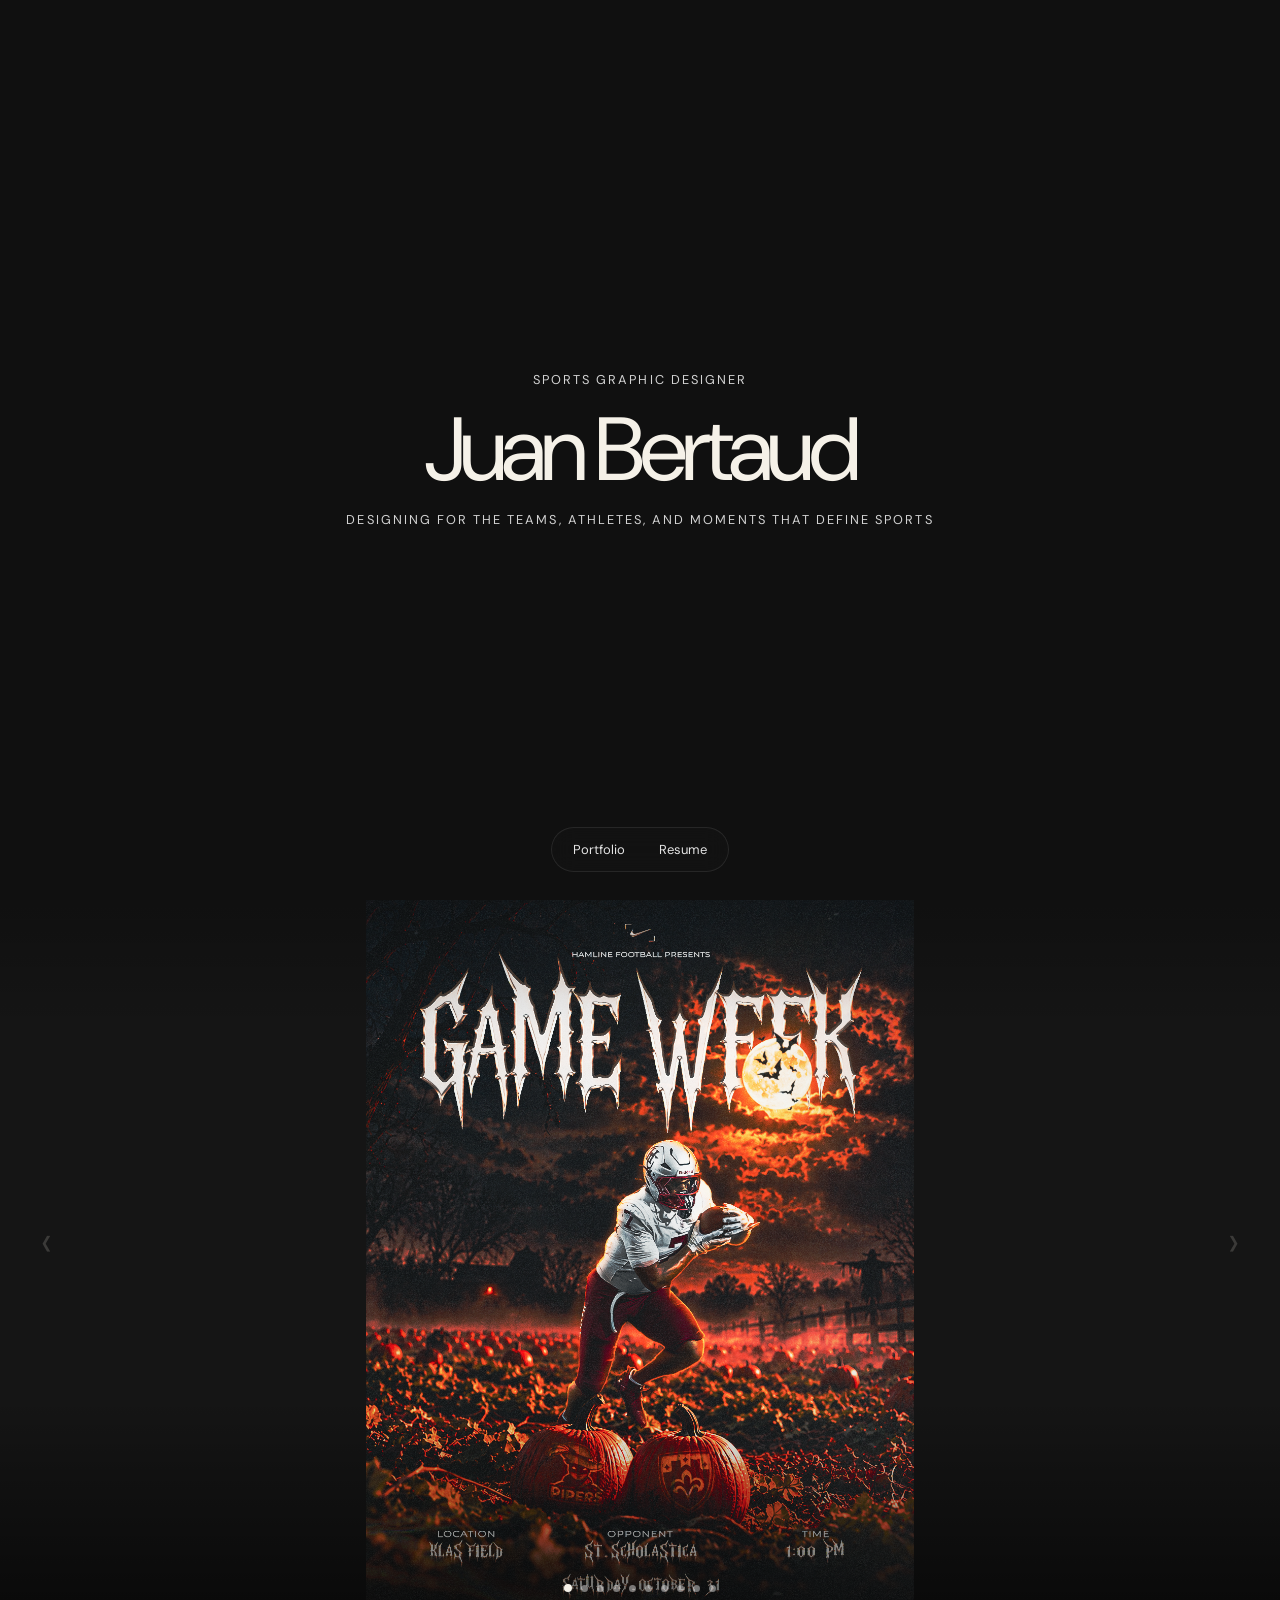
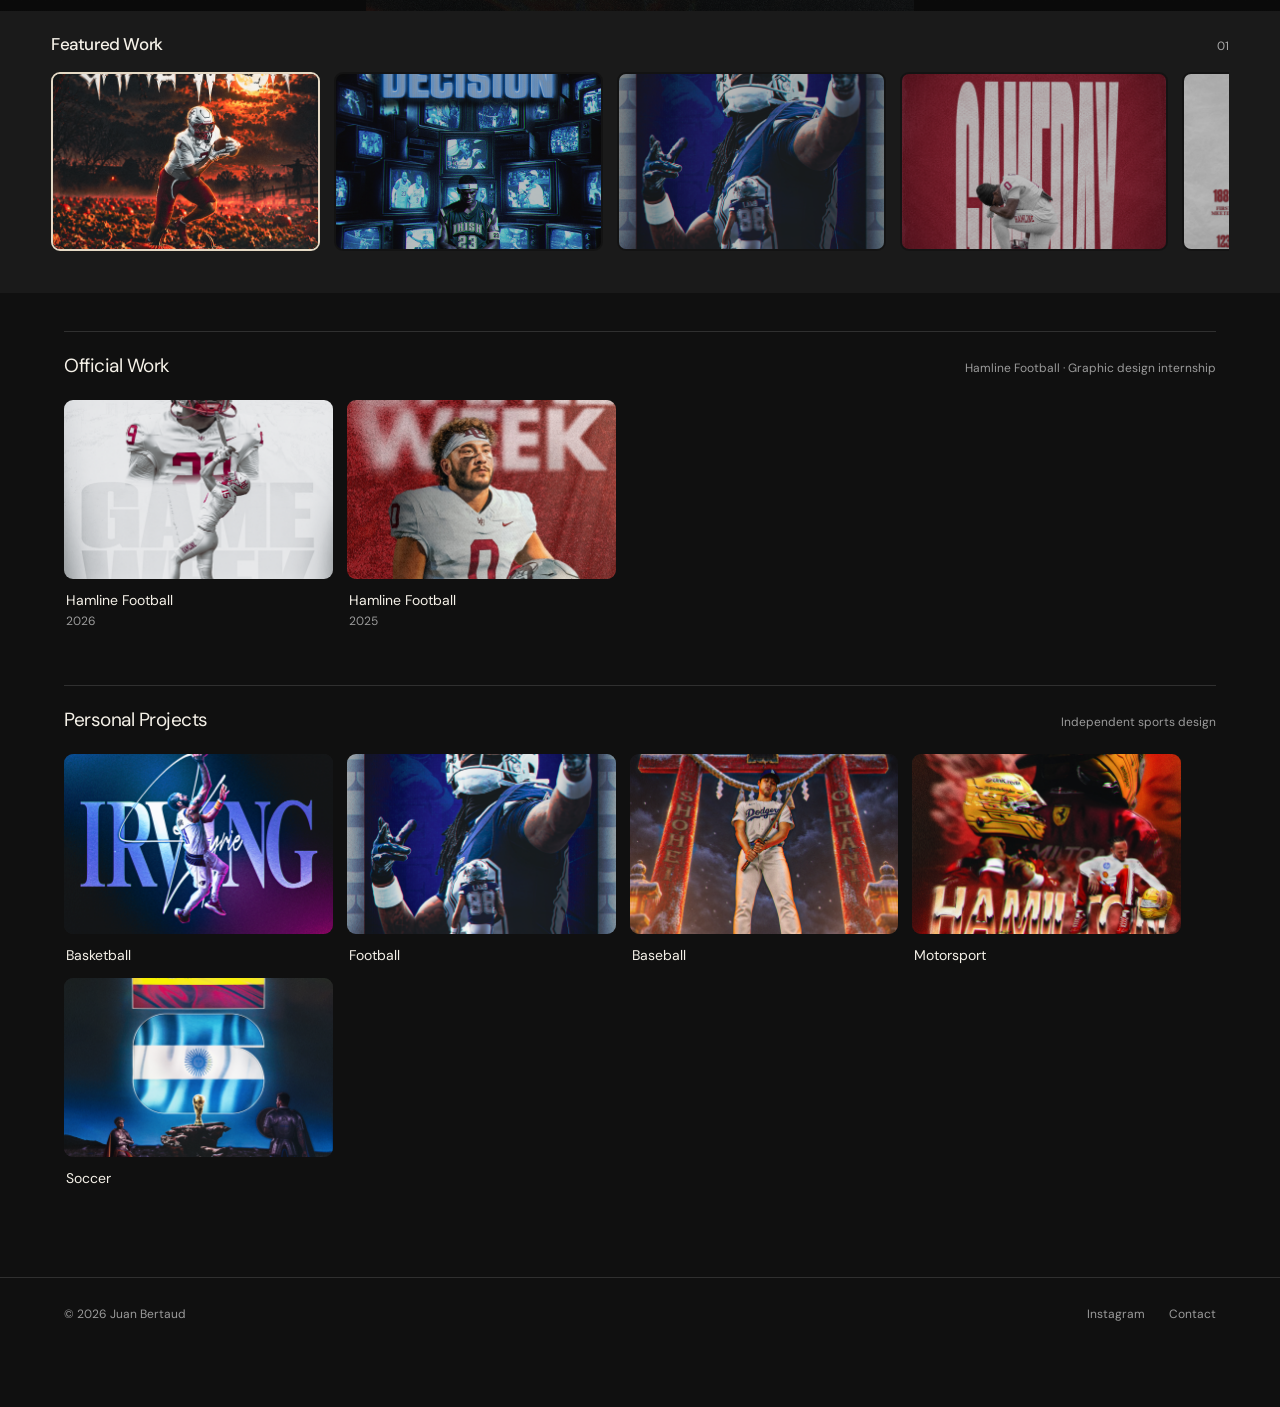
==== index.html @ 139f89bf "V2 JB Resume" ====
<!DOCTYPE html>
<html lang="en">
 <head>
  <meta charset="utf-8"/>
  <meta content="width=device-width,initial-scale=1" name="viewport"/>
  <meta content="#101010" name="theme-color"/>
  <link href="https://fonts.googleapis.com" rel="preconnect"/>
  <link crossorigin="" href="https://fonts.gstatic.com" rel="preconnect"/>
  <link href="https://fonts.googleapis.com/css2?family=DM+Sans:wght@300;400;500;600&amp;display=swap" rel="stylesheet"/>
  <link href="style.css" rel="stylesheet"/>
  <script defer="" src="script.js">
  </script>
  <title>
   Juan Bertaud &mdash; Sports Graphic Designer
  </title>
 </head>
 <body class="portfolio-page">
  <header class="floating-header">
   <nav aria-label="Main navigation" class="nav-bubble">
    <a class="nav-portfolio" href="#featured-work" aria-label="Go to featured portfolio artwork">
     Portfolio
    </a>
    <a class="nav-about" href="about.html">
     Resume
    </a>
   </nav>
  </header>
  <main>
   <section aria-label="Introduction" class="intro-section">
    <p class="intro-kicker">
     SPORTS GRAPHIC DESIGNER
    </p>
    <h1>
     Juan Bertaud
    </h1>
    <p class="intro-copy">
     DESIGNING FOR THE TEAMS, ATHLETES, AND MOMENTS THAT DEFINE SPORTS
    </p>
   </section>
   <section aria-label="Featured sports design artwork" class="feature-section" id="featured-work">
    <div class="feature-viewport">
     <div class="feature-track">
      <div aria-hidden="false" class="feature-slide is-active" data-slide="0">
       <img alt="Final Decision LeBron" fetchpriority="high" loading="eager" src="assets/art/final-decision-lebron.jpg"/>
      </div>
      <div aria-hidden="true" class="feature-slide" data-slide="1">
       <img alt="Ja'Marr" fetchpriority="auto" loading="lazy" src="assets/art/jamarr-v6.png"/>
      </div>
      <div aria-hidden="true" class="feature-slide" data-slide="2">
       <img alt="Kyrie" fetchpriority="auto" loading="lazy" src="assets/art/kyrie-irving.png"/>
      </div>
      <div aria-hidden="true" class="feature-slide" data-slide="3">
       <img alt="CeeDee" fetchpriority="auto" loading="lazy" src="assets/art/ceedee-v6.png"/>
      </div>
      <div aria-hidden="true" class="feature-slide" data-slide="4">
       <img alt="Jordan Poster" fetchpriority="auto" loading="lazy" src="assets/art/jordan-poster.jpg"/>
      </div>
      <div aria-hidden="true" class="feature-slide" data-slide="5">
       <img alt="Halloween Gameweek 2026" fetchpriority="auto" loading="lazy" src="assets/art/halloween-gameweek-2026.png"/>
      </div>
      <div aria-hidden="true" class="feature-slide" data-slide="6">
       <img alt="Bucket History 2026" fetchpriority="auto" loading="lazy" src="assets/art/bucket-history-2026.jpg"/>
      </div>
      <div aria-hidden="true" class="feature-slide" data-slide="7">
       <img alt="Homecoming Gameweek 2026" fetchpriority="auto" loading="lazy" src="assets/art/homecoming-gameweek-2026.jpg"/>
      </div>
      <div aria-hidden="true" class="feature-slide" data-slide="8">
       <img alt="SJU Gameday 2026" fetchpriority="auto" loading="lazy" src="assets/art/sju-gameday-2026.jpg"/>
      </div>
      <div aria-hidden="true" class="feature-slide" data-slide="9">
       <img alt="St. Olaf Gameday 2026" fetchpriority="auto" loading="lazy" src="assets/art/st olaf gameday 2026.png"/>
      </div>
     </div>
     <button aria-label="Previous featured artwork" class="hero-arrow hero-prev" id="prev">
      &lsaquo;
     </button>
     <button aria-label="Next featured artwork" class="hero-arrow hero-next" id="next">
      &rsaquo;
     </button>
     <div aria-label="Choose featured artwork" class="feature-dots">
      <button aria-current="true" aria-label="Show Final Decision LeBron" class="feature-dot active" data-dot="0">
      </button>
      <button aria-current="false" aria-label="Show Ja'Marr" class="feature-dot" data-dot="1">
      </button>
      <button aria-current="false" aria-label="Show Kyrie" class="feature-dot" data-dot="2">
      </button>
      <button aria-current="false" aria-label="Show CeeDee" class="feature-dot" data-dot="3">
      </button>
      <button aria-current="false" aria-label="Show Jordan Poster" class="feature-dot" data-dot="4">
      </button>
      <button aria-current="false" aria-label="Show Halloween Gameweek 2026" class="feature-dot" data-dot="5">
      </button>
      <button aria-current="false" aria-label="Show Bucket History 2026" class="feature-dot" data-dot="6">
      </button>
      <button aria-current="false" aria-label="Show Homecoming Gameweek 2026" class="feature-dot" data-dot="7">
      </button>
      <button aria-current="false" aria-label="Show SJU Gameday 2026" class="feature-dot" data-dot="8">
      </button>
      <button aria-current="false" aria-label="Show St. Olaf Gameday 2026" class="feature-dot" data-dot="9">
      </button>
     </div>
    </div>
    <div class="featured-shelf">
     <div class="shelf-title">
      <h1>
       Featured Work
      </h1>
      <span id="slide-number">
       01
      </span>
     </div>
     <div class="featured-thumbnails">
      <button aria-label="View Final Decision LeBron" class="featured-thumb selected" data-feature="0">
       <img alt="" loading="lazy" src="assets/art/final-decision-lebron.jpg"/>
      </button>
      <button aria-label="View Ja'Marr" class="featured-thumb" data-feature="1">
       <img alt="" loading="lazy" src="assets/art/jamarr-v6.png"/>
      </button>
      <button aria-label="View Kyrie" class="featured-thumb" data-feature="2">
       <img alt="" loading="lazy" src="assets/art/kyrie-irving.png"/>
      </button>
      <button aria-label="View CeeDee" class="featured-thumb" data-feature="3">
       <img alt="" loading="lazy" src="assets/art/ceedee-v6.png"/>
      </button>
      <button aria-label="View Jordan Poster" class="featured-thumb" data-feature="4">
       <img alt="" loading="lazy" src="assets/art/jordan-poster.jpg"/>
      </button>
      <button aria-label="View Halloween Gameweek 2026" class="featured-thumb" data-feature="5">
       <img alt="" loading="lazy" src="assets/art/halloween-gameweek-2026.png"/>
      </button>
      <button aria-label="View Bucket History 2026" class="featured-thumb" data-feature="6">
       <img alt="" loading="lazy" src="assets/art/bucket-history-2026.jpg"/>
      </button>
      <button aria-label="View Homecoming Gameweek 2026" class="featured-thumb" data-feature="7">
       <img alt="" loading="lazy" src="assets/art/homecoming-gameweek-2026.jpg"/>
      </button>
      <button aria-label="View SJU Gameday 2026" class="featured-thumb" data-feature="8">
       <img alt="" loading="lazy" src="assets/art/sju-gameday-2026.jpg"/>
      </button>
      <button aria-label="View St. Olaf Gameday 2026" class="featured-thumb" data-feature="9">
       <img alt="" loading="lazy" src="assets/art/st olaf gameday 2026.png"/>
      </button>
     </div>
    </div>
   </section>
   <section class="collections" id="collections">
    <div class="section-line">
     <h2>
      Official Work
     </h2>
     <span class="section-detail">
      Hamline Football &middot; Graphic design internship
     </span>
    </div>
    <div class="cards-grid">
     <button aria-label="View Hamline Football 2026" class="project-card" data-open="client-2026">
      <span class="project-image">
       <img alt="" loading="lazy" src="assets/art/hammer-week-v6.png"/>
      </span>
      <span class="project-info">
       <span>
        Hamline Football
        <small>
         2026
        </small>
       </span>
      </span>
     </button>
     <button aria-label="View Hamline Football 2025" class="project-card" data-open="client-2025">
      <span class="project-image">
       <img alt="" loading="lazy" src="assets/art/gustavus-gameweek-2025.jpg"/>
      </span>
      <span class="project-info">
       <span>
        Hamline Football
        <small>
         2025
        </small>
       </span>
      </span>
     </button>
    </div>
    <div class="section-line section-spaced">
     <h2>
      Personal Projects
     </h2>
     <span class="section-detail">
      Independent sports design
     </span>
    </div>
    <div class="cards-grid">
     <button aria-label="View Basketball Personal projects" class="project-card" data-open="sport-basketball">
      <span class="project-image">
       <img alt="" loading="lazy" src="assets/art/kyrie-irving.png"/>
      </span>
      <span class="project-info">
       <span>
        Basketball
       </span>
      </span>
     </button>
     <button aria-label="View Football Personal projects" class="project-card" data-open="sport-football">
      <span class="project-image">
       <img alt="" loading="lazy" src="assets/art/ceedee-v6.png"/>
      </span>
      <span class="project-info">
       <span>
        Football
       </span>
      </span>
     </button>
     <button aria-label="View Baseball Personal projects" class="project-card" data-open="sport-baseball">
      <span class="project-image">
       <img alt="" loading="lazy" src="assets/art/shohei-ohtani.jpg"/>
      </span>
      <span class="project-info">
       <span>
        Baseball
       </span>
      </span>
     </button>
     <button aria-label="View Motorsport Personal projects" class="project-card" data-open="sport-motorsport">
      <span class="project-image">
       <img alt="" loading="lazy" src="assets/art/hamilton-1-copy.jpg"/>
      </span>
      <span class="project-info">
       <span>
        Motorsport
       </span>
      </span>
     </button>
     <button aria-label="View Soccer Personal projects" class="project-card" data-open="sport-soccer">
      <span class="project-image">
       <img alt="" loading="lazy" src="assets/art/wc-final.jpg"/>
      </span>
      <span class="project-info">
       <span>
        Soccer
       </span>
      </span>
     </button>
    </div>
   </section>
   <section class="collection-view" hidden="" id="collection-view">
    <button class="back-button" id="back-to-collections">
     All Projects
    </button>
    <div class="collection-heading">
     <h2 id="collection-title">
     </h2>
     <p id="collection-subtitle">
     </p>
    </div>
    <div class="art-grid" id="art-grid">
    </div>
   </section>
  </main>
  <div aria-label="Artwork viewer" aria-modal="true" class="lightbox" hidden="" id="lightbox" role="dialog">
   <button aria-label="Close artwork" class="lightbox-close" id="lightbox-close">
    &times;
   </button>
   <button aria-label="Previous artwork" class="lightbox-prev" id="lightbox-prev">
    <span class="sr-only">
     Previous artwork
    </span>
   </button>
   <img alt="Full artwork" id="lightbox-image"/>
   <button aria-label="Next artwork" class="lightbox-next" id="lightbox-next">
    <span class="sr-only">
     Next artwork
    </span>
   </button>
  </div>
  <footer class="footer">
   <span>
    &copy; 2026 Juan Bertaud
   </span>
   <div>
    <a href="https://www.instagram.com/jb.designs___/" rel="noopener" target="_blank">
     Instagram
    </a>
    <a href="about.html">
     Contact
    </a>
   </div>
  </footer>
  <div aria-hidden="true" class="custom-cursor">
   <span>
    VIEW
   </span>
  </div>
 </body>
</html>
---- style.css ----
:root {
  color-scheme:dark;
  --bg:#101010;
  --surface:#1b1b1b;
  --line:#303030;
  --text:#f5f1e8;
  --muted:#9b9b9b;
  --cream:#e5dac6
}

* {
  box-sizing:border-box
}

html {
  scroll-behavior:smooth
}

body {
  margin:0;
  background:var(--bg);
  color:var(--text);
  font-family:"DM Sans",Arial,sans-serif;
  font-weight:400;
  -webkit-font-smoothing:antialiased
}

button,a {
  font:inherit
}

a {
  color:inherit;
  text-decoration:none
}

button {
  cursor:pointer
}

.topbar {
  height:76px;
  padding:0 clamp(20px,5vw,88px);
  display:flex;
  justify-content:space-between;
  align-items:center;
  border-bottom:1px solid var(--line)
}

.identity {
  font-size:19px;
  font-weight:500;
  letter-spacing:-.035em
}

.topbar nav {
  display:flex;
  gap:30px;
  font-size:13px;
  color:#a8a8a8
}

.portfolio-page .nav-portfolio,.about-page .nav-about,.topbar nav a:hover {
  color:var(--text)
}

main {
  min-height:70vh
}

.feature-section {
  padding:clamp(38px,5vw,74px) 0 42px;
  overflow:hidden
}

.feature-heading {
  max-width:1360px;
  margin:auto;
  padding:0 clamp(20px,5vw,88px) 28px;
  display:flex;
  align-items:end;
  justify-content:space-between;
  gap:16px
}

.eyebrow {
  font-size:11px;
  letter-spacing:.14em;
  text-transform:uppercase;
  color:var(--muted);
  margin:0 0 12px
}

.feature-heading h1,.about-layout h1 {
  font-size:clamp(32px,4vw,57px);
  line-height:1.12;
  letter-spacing:-.055em;
  font-weight:400;
  margin:0
}

.cream {
  color:var(--cream)
}

.feature-note {
  font-size:13px;
  color:var(--muted);
  margin:0 0 5px
}

.feature-viewport {
  width:100%;
  overflow:hidden
}

.feature-track {
  display:flex;
  gap:18px;
  align-items:center;
  will-change:transform;
  transition:transform .7s cubic-bezier(.22,1,.36,1);
  padding:0 calc(50vw - min(37vw,520px))
}

.feature-slide {
  flex:0 0 min(74vw,1040px);
  height:clamp(300px,50vw,620px);
  display:flex;
  align-items:center;
  justify-content:center;
  overflow:hidden;
  background:#1a1a1a;
  border-radius:10px;
  opacity:.43;
  transform:scale(.94);
  transition:opacity .65s,transform .65s
}

.feature-slide.is-active {
  opacity:1;
  transform:scale(1)
}

.feature-slide img {
  width:100%;
  height:100%;
  object-fit:contain
}

.feature-controls {
  max-width:1360px;
  margin:0 auto;
  padding:20px clamp(20px,5vw,88px) 0;
  display:flex;
  align-items:center;
  justify-content:space-between
}

.counter {
  font-size:12px;
  letter-spacing:.1em
}

.muted {
  color:var(--muted)
}

.control-buttons {
  display:flex;
  gap:9px
}

.control-buttons button,.lightbox-prev,.lightbox-next {
  background:#222;
  border:1px solid #3c3c3c;
  color:var(--text);
  width:43px;
  height:43px;
  border-radius:50%;
  font-size:20px
}

.control-buttons button:hover,.lightbox-prev:hover,.lightbox-next:hover {
  background:#393939
}

.collections,.collection-view {
  max-width:1360px;
  margin:auto;
  padding:25px clamp(20px,5vw,88px) 90px
}

.section-line {
  border-top:1px solid var(--line);
  padding:21px 0 22px;
  display:flex;
  justify-content:space-between;
  align-items:baseline;
  gap:16px
}

.section-line h2 {
  font-size:19px;
  letter-spacing:-.025em;
  font-weight:400;
  margin:0
}

.section-detail {
  color:var(--muted);
  font-size:12px
}

.section-spaced {
  margin-top:56px
}

.cards-grid {
  display:grid;
  grid-template-columns:repeat(3,minmax(0,1fr));
  gap:18px
}

.project-card {
  display:block;
  text-align:left;
  background:none;
  color:inherit;
  border:0;
  padding:0;
  min-width:0
}

.project-image {
  height:clamp(190px,23vw,300px);
  background:var(--surface);
  border-radius:7px;
  overflow:hidden;
  display:block
}

.project-image img {
  width:100%;
  height:100%;
  object-fit:cover;
  transition:transform .4s
}

.project-card:hover .project-image img {
  transform:scale(1.045)
}

.project-info {
  display:flex;
  justify-content:space-between;
  align-items:start;
  padding:12px 2px 0;
  font-size:14px
}

.project-info small {
  display:block;
  color:var(--muted);
  font-size:12px;
  margin-top:4px
}

.arrow {
  color:var(--muted)
}

.collection-view[hidden],.collections[hidden],.feature-section[hidden],.lightbox[hidden] {
  display:none!important
}

.back-button {
  background:none;
  color:var(--muted);
  border:0;
  padding:0;
  margin-bottom:26px;
  font-size:13px
}

.collection-heading {
  display:flex;
  justify-content:space-between;
  align-items:baseline;
  border-bottom:1px solid var(--line);
  padding-bottom:20px;
  margin-bottom:25px
}

.collection-heading h2 {
  font-size:clamp(25px,3vw,40px);
  font-weight:400;
  letter-spacing:-.045em;
  margin:0
}

.collection-heading p {
  color:var(--muted);
  font-size:12px;
  margin:0
}

.art-grid {
  display:grid;
  grid-template-columns:repeat(3,minmax(0,1fr));
  gap:16px
}

.art-tile {
  padding:0;
  border:0;
  background:#1b1b1b;
  border-radius:5px;
  overflow:hidden;
  aspect-ratio:4/5
}

.art-tile img {
  width:100%;
  height:100%;
  object-fit:contain;
  transition:transform .3s
}

.art-tile:hover img {
  transform:scale(1.035)
}

.lightbox {
  position:fixed;
  inset:0;
  z-index:100;
  background:rgba(5,5,5,.97);
  display:flex;
  justify-content:center;
  align-items:center;
  padding:60px 90px
}

.lightbox img {
  max-height:100%;
  max-width:100%;
  object-fit:contain
}

.lightbox-close {
  position:absolute;
  top:20px;
  right:25px;
  background:none;
  color:white;
  border:0;
  font-size:32px
}

.lightbox-prev,.lightbox-next {
  position:absolute;
  top:50%;
  transform:translateY(-50%)
}

.lightbox-prev {
  left:22px
}

.lightbox-next {
  right:22px
}

.footer {
  border-top:1px solid var(--line);
  padding:28px clamp(20px,5vw,88px);
  display:flex;
  justify-content:space-between;
  gap:15px;
  font-size:12px;
  color:var(--muted)
}

.footer div {
  display:flex;
  gap:24px
}

.footer a:hover {
  color:var(--text)
}

.about-layout {
  max-width:950px;
  padding:clamp(55px,8vw,110px) 30px 110px;
  margin:auto
}

.about-lead {
  font-size:clamp(19px,2.4vw,30px);
  line-height:1.45;
  font-weight:300;
  letter-spacing:-.025em;
  max-width:790px;
  margin:30px 0 85px
}

.about-sections section {
  border-top:1px solid var(--line);
  padding:28px 0 35px;
  display:grid;
  grid-template-columns:200px 1fr;
  gap:20px
}

.about-sections h2 {
  font-size:14px;
  font-weight:500;
  margin:0
}

.about-sections p {
  font-size:14px;
  line-height:1.8;
  color:#bbb;
  margin:0 0 10px
}

.about-sections h3 {
  font-size:17px;
  font-weight:400;
  margin:0 0 7px
}

.resume-row {
  display:flex;
  justify-content:space-between;
  gap:20px
}

.resume-row span {
  color:var(--muted);
  font-size:12px
}

.about-sections section>p {
  grid-column:2
}

@media(max-width:800px) {
  .feature-slide {
  flex-basis:82vw;
  height:clamp(300px,70vw,530px)
}

.feature-track {
  padding:0 9vw
}

.cards-grid,.art-grid {
  grid-template-columns:repeat(2,minmax(0,1fr))
}

.feature-note {
  display:none
}

.section-detail {
  font-size:11px
}

.about-sections section {
  grid-template-columns:1fr;
  gap:12px
}

.about-sections section>p {
  grid-column:auto
}

}

@media(max-width:520px) {
  .topbar {
  height:65px
}

.topbar nav {
  gap:20px
}

.identity {
  font-size:17px
}

.feature-section {
  padding-top:35px
}

.feature-heading {
  padding-bottom:20px
}

.feature-slide {
  flex-basis:86vw;
  height:420px
}

.feature-track {
  gap:10px;
  padding:0 7vw
}

.cards-grid {
  grid-template-columns:repeat(2,minmax(0,1fr));
  gap:12px
}

.project-image {
  height:195px
}

.project-info {
  font-size:12px
}

.project-info small {
  font-size:10px
}

.section-line {
  align-items:start
}

.section-detail {
  max-width:145px;
  text-align:right
}

.art-grid {
  gap:9px
}

.art-tile {
  aspect-ratio:3/4
}

.collection-heading {
  display:block
}

.collection-heading p {
  margin-top:8px
}

.lightbox {
  padding:65px 18px
}

.lightbox-prev,.lightbox-next {
  top:auto;
  bottom:15px;
  transform:none
}

.footer {
  flex-wrap:wrap
}

}

/* V6.1 — immersive, artwork-led interface */
.topbar {
  display:none
}

.floating-header {
  position:absolute;
  z-index:30;
  top:0;
  left:0;
  right:0;
  display:flex;
  align-items:center;
  justify-content:space-between;
  padding:22px clamp(18px,3.2vw,56px);
  pointer-events:none
}

.floating-header a {
  pointer-events:auto
}

.floating-brand {
  font-size:17px;
  font-weight:500;
  letter-spacing:-.035em;
  text-shadow:0 1px 18px rgba(0,0,0,.85)
}

.nav-bubble {
  pointer-events:auto;
  display:flex;
  gap:4px;
  padding:5px;
  background:rgba(30,30,30,.72);
  border:1px solid rgba(255,255,255,.16);
  border-radius:999px;
  backdrop-filter:blur(22px);
  -webkit-backdrop-filter:blur(22px);
  box-shadow:0 6px 28px rgba(0,0,0,.2)
}

.nav-bubble a {
  font-size:13px;
  padding:10px 17px;
  border-radius:999px;
  color:#c5c5c5;
  transition:background .2s,color .2s
}

.nav-bubble a:hover,.portfolio-page .nav-portfolio,.about-page .nav-about {
  background:rgba(245,241,232,.17);
  color:#fff
}

.feature-section {
  padding:0;
  overflow:visible
}

.feature-viewport {
  height:min(79vh,850px);
  min-height:510px;
  position:relative;
  overflow:hidden;
  background:#151515
}

.feature-track {
  display:flex;
  gap:0;
  padding:0;
  height:100%;
  width:100%;
  transition:transform .8s cubic-bezier(.22,1,.36,1)
}

.feature-slide {
  flex:0 0 100%;
  width:100%;
  height:100%;
  border-radius:0;
  opacity:1;
  transform:none;
  background:#151515;
  position:relative
}

.feature-slide.is-active {
  transform:none;
  opacity:1
}

.feature-slide::after {
  content:"";
  position:absolute;
  inset:0;
  pointer-events:none;
  background:linear-gradient(180deg,rgba(0,0,0,.25),transparent 18%,transparent 70%,rgba(0,0,0,.55))
}

.feature-slide img {
  width:100%;
  height:100%;
  object-fit:contain
}

.hero-arrow {
  position:absolute;
  z-index:4;
  top:48%;
  transform:translateY(-50%);
  border:0;
  background:rgba(15,15,15,.27);
  color:#f5f1e8;
  font-size:45px;
  font-weight:300;
  width:49px;
  height:78px;
  line-height:1;
  border-radius:10px;
  opacity:.65;
  transition:opacity .2s,background .2s
}

.hero-arrow:hover {
  opacity:1;
  background:rgba(15,15,15,.55)
}

.hero-prev {
  left:clamp(8px,1.7vw,30px)
}

.hero-next {
  right:clamp(8px,1.7vw,30px)
}

.feature-dots {
  position:absolute;
  z-index:5;
  bottom:19px;
  left:50%;
  transform:translateX(-50%);
  display:flex;
  gap:9px;
  align-items:center
}

.feature-dot {
  width:7px;
  height:7px;
  border-radius:50%;
  padding:0;
  border:0;
  background:rgba(255,255,255,.43)
}

.feature-dot.active {
  background:#f5f1e8;
  width:8px;
  height:8px
}

.featured-shelf {
  padding:22px clamp(20px,4vw,65px) 34px;
  background:#1a1a1a
}

.shelf-title {
  display:flex;
  justify-content:space-between;
  align-items:baseline;
  margin-bottom:17px
}

.shelf-title h1 {
  font-size:17px;
  font-weight:500;
  letter-spacing:-.025em;
  margin:0
}

.shelf-title span {
  font-size:12px;
  color:#a8a8a8
}

.featured-thumbnails {
  display:flex;
  gap:14px;
  overflow-x:auto;
  scrollbar-width:thin;
  scrollbar-color:#555 transparent;
  padding-bottom:8px;
  scroll-snap-type:x proximity
}

.featured-thumb {
  flex:0 0 clamp(160px,21vw,300px);
  height:clamp(120px,14vw,185px);
  padding:0;
  border:2px solid transparent;
  background:#111;
  border-radius:9px;
  overflow:hidden;
  scroll-snap-align:start;
  opacity:.72;
  transition:opacity .25s,border-color .25s
}

.featured-thumb.selected {
  border-color:#e5dac6;
  opacity:1
}

.featured-thumb:hover {
  opacity:1
}

.featured-thumb img {
  width:100%;
  height:100%;
  object-fit:cover
}

.collections {
  padding-top:38px
}

.about-page .floating-header {
  position:relative
}

.about-page .about-layout {
  padding-top:70px
}

@media(max-width:700px) {
  .floating-header {
  padding:16px 18px
}

.floating-brand {
  font-size:15px
}

.nav-bubble a {
  padding:8px 13px;
  font-size:12px
}

.feature-viewport {
  height:65svh;
  min-height:390px;
  max-height:690px
}

.hero-arrow {
  font-size:34px;
  width:34px;
  height:56px
}

.featured-shelf {
  padding:19px 18px 24px
}

.featured-thumb {
  flex-basis:170px;
  height:120px
}

.feature-slide img {
  object-fit:contain
}

}

/* V6.2 refinements */
.feature-viewport {
  width:100%;
  max-width:none
}

.hero-arrow {
  background:rgba(15,15,15,.08);
  opacity:.30;
  color:#f5f1e8
}

.hero-arrow:hover,.hero-arrow:focus-visible {
  background:rgba(15,15,15,.22);
  opacity:.72
}

.project-info .arrow {
  display:none
}

.sr-only {
  position:absolute;
  width:1px;
  height:1px;
  padding:0;
  margin:-1px;
  overflow:hidden;
  clip:rect(0,0,0,0);
  white-space:nowrap;
  border:0
}

.lightbox-prev,.lightbox-next {
  background:transparent;
  border-color:transparent;
  opacity:.45
}

.lightbox-prev:hover,.lightbox-next:hover {
  background:rgba(255,255,255,.08);
  opacity:.9
}

/* V6.3 custom cursor; standard mouse preserved on touch and reduced-motion */
.custom-cursor {
  display:none
}

@media(hover:hover) and (pointer:fine) {
  html.has-custom-cursor,html.has-custom-cursor * {
  cursor:none!important
}

.has-custom-cursor .custom-cursor {
  display:flex;
  align-items:center;
  justify-content:center;
  position:fixed;
  top:0;
  left:0;
  z-index:9999;
  pointer-events:none;
  width:13px;
  height:13px;
  border-radius:50%;
  background:#e5dac6;
  color:#101010;
  opacity:0;
  transition:width .2s,height .2s,background .2s,opacity .2s;
  box-shadow:0 0 0 1px rgba(0,0,0,.15)
}

.has-custom-cursor .custom-cursor.visible {
  opacity:1
}

.has-custom-cursor .custom-cursor.on-control {
  width:28px;
  height:28px;
  background:rgba(229,218,198,.7)
}

.has-custom-cursor .custom-cursor.on-art {
  width:66px;
  height:66px;
  background:rgba(229,218,198,.88);
  backdrop-filter:blur(3px)
}

.has-custom-cursor .custom-cursor.pressed {
  width:22px;
  height:22px
}

.custom-cursor span {
  font-size:10px;
  letter-spacing:.09em;
  font-weight:600;
  opacity:0
}

.custom-cursor.on-art span {
  opacity:1
}

}

@media(prefers-reduced-motion:reduce) {
  .custom-cursor {
  display:none!important
}

}

/* V6.4 restrained navigation and cursor */
.floating-header {
  position:absolute;
  top:0;
  left:0;
  right:0;
  display:block;
  padding:0;
  z-index:30;
  pointer-events:none
}

.floating-brand {
  position:absolute;
  top:27px;
  left:50%;
  transform:translateX(-50%);
  white-space:nowrap;
  text-align:center;
  font-size:18px;
  pointer-events:auto
}

.nav-bubble {
  position:fixed;
  z-index:80;
  top:auto;
  bottom:clamp(16px,3vw,28px);
  left:50%;
  transform:translateX(-50%);
  padding:4px;
  gap:0;
  background:rgba(25,25,25,.16);
  border:1px solid rgba(255,255,255,.07);
  box-shadow:none;
  backdrop-filter:blur(12px);
  -webkit-backdrop-filter:blur(12px)
}

.nav-bubble a {
  padding:9px 17px
}

.portfolio-page .nav-portfolio,.about-page .nav-about {
  background:rgba(245,241,232,.10)
}

.hero-arrow {
  border:0!important;
  box-shadow:none!important;
  background:transparent!important;
  opacity:.17!important
}

.hero-arrow:hover,.hero-arrow:focus-visible {
  background:transparent!important;
  opacity:.58!important
}

.footer {
  padding-bottom:85px
}

.about-page .floating-header {
  position:relative;
  height:75px
}

@media(hover:hover) and (pointer:fine) {
  .has-custom-cursor .custom-cursor,.has-custom-cursor .custom-cursor.on-control,.has-custom-cursor .custom-cursor.on-art,.has-custom-cursor .custom-cursor.pressed {
  width:10px;
  height:10px;
  background:#e5dac6;
  backdrop-filter:none;
  box-shadow:0 0 0 1px rgba(0,0,0,.15)
}

.custom-cursor span {
  display:none!important
}

}

@media(max-width:700px) {
  .floating-brand {
  top:22px;
  font-size:16px
}

.nav-bubble {
  bottom:17px
}

}

/* V6.6 — clear navigation, centered introduction, cursor consistency */
.intro-section {
  text-align:center;
  display:flex;
  flex-direction:column;
  align-items:center;
  justify-content:center;
  min-height:clamp(290px,48vh,550px);
  padding:90px 24px 62px
}

.intro-kicker {
  font-size:11px;
  letter-spacing:.19em;
  color:#bdbdbd;
  margin:0 0 20px
}

.intro-section h1 {
  font-size:clamp(43px,7vw,98px);
  font-weight:400;
  letter-spacing:-.065em;
  line-height:1.06;
  margin:0
}

.intro-copy {
  max-width:540px;
  font-size:clamp(14px,1.4vw,18px);
  font-weight:300;
  line-height:1.65;
  color:#d3d3d3;
  margin:23px auto 0
}

.nav-bubble {
  background:rgba(25,25,25,.28);
  border-color:rgba(255,255,255,.09)
}

.nav-bubble a {
  color:#e4e4e4!important;
  opacity:1!important
}

.nav-bubble a:hover,.nav-bubble a:focus-visible {
  color:#fff!important;
  background:rgba(245,241,232,.24)!important
}

.portfolio-page .nav-portfolio,.about-page .nav-about {
  color:#fff!important;
  background:rgba(245,241,232,.12)
}

@media(hover:hover) and (pointer:fine) {
  html.has-custom-cursor,html.has-custom-cursor body,html.has-custom-cursor body *,html.has-custom-cursor button,html.has-custom-cursor a,html.has-custom-cursor img {
  cursor:none!important
}

.has-custom-cursor .custom-cursor,.has-custom-cursor .custom-cursor.on-control,.has-custom-cursor .custom-cursor.on-art,.has-custom-cursor .custom-cursor.pressed {
  width:10px!important;
  height:10px!important;
  transition:background-color .16s ease,opacity .12s ease!important;
}

.has-custom-cursor .custom-cursor.on-project {
  background:#545454!important;
  box-shadow:0 0 0 1px rgba(255,255,255,.45)!important
}

}

@media(max-width:700px) {
  .intro-section {
  min-height:310px;
  padding:92px 22px 55px
}

.intro-section h1 {
  font-size:clamp(43px,11vw,65px)
}

.intro-copy {
  max-width:340px
}

}

/* V6.7: centered full-opening introduction and balanced microcopy */
.intro-section {
  min-height:100svh;
  min-height:100vh;
  padding:clamp(100px,15vh,180px) 24px;
  display:flex;
  flex-direction:column;
  align-items:center;
  justify-content:center;
  text-align:center;
  gap:0
}

.intro-kicker,.intro-copy {
  font-size:clamp(11px,1vw,13px);
  font-weight:400;
  letter-spacing:.16em;
  line-height:1.8;
  color:#d3d3d3;
  text-transform:uppercase;
  text-align:center
}

.intro-kicker {
  margin:0 0 clamp(24px,4vh,42px)
}

.intro-section h1 {
  margin:0;
  font-size:clamp(48px,7vw,100px);
  font-weight:400;
  line-height:1.1;
  letter-spacing:-.06em
}

.intro-copy {
  max-width:660px;
  margin:clamp(24px,4vh,42px) auto 0
}

@media(max-width:600px) {
  .intro-section {
  min-height:100svh;
  padding:110px 22px 125px
}

.intro-kicker,.intro-copy {
  font-size:11px;
  letter-spacing:.12em
}

.intro-section h1 {
  font-size:clamp(42px,11vw,65px)
}

.intro-copy {
  max-width:340px
}

}

/* V6.8: closer intro labels, improved About rhythm and cursor */
.intro-kicker {
  margin-bottom:clamp(13px,2.1vh,23px)
}

.intro-copy {
  margin-top:clamp(13px,2.1vh,23px)
}

.about-page .about-layout {
  padding-top:34px
}

.about-page .about-layout>.eyebrow {
  margin-bottom:12px
}

.about-page .about-lead {
  font-size:14px;
  line-height:1.8;
  letter-spacing:0;
  font-weight:400;
  margin:0 0 43px;
  max-width:750px;
  color:#d0d0d0
}

.about-page .about-sections section:first-child {
  padding-top:24px
}

html {
  scroll-behavior:smooth
}

@media(max-width:700px) {
  .about-page .about-layout {
  padding-top:27px
}

.about-page .about-lead {
  margin-bottom:31px
}

.intro-kicker {
  margin-bottom:15px
}

.intro-copy {
  margin-top:15px
}

}

/* V6.9 — balanced name lockup and editorial About layout */
.intro-section {
  gap:0
}

.intro-kicker {
  margin:0 0 12px!important;
  line-height:1.4!important
}

.intro-copy {
  margin:12px auto 0!important;
  line-height:1.4!important
}

.about-editorial {
  max-width:1390px;
  padding:clamp(90px,10vw,155px) clamp(24px,5vw,78px) 120px!important
}

.about-editorial-head {
  max-width:800px;
  margin-bottom:clamp(50px,7vw,95px)
}

.about-editorial-head .eyebrow {
  margin:0 0 12px!important
}

.about-editorial-head .about-lead {
  font-size:clamp(17px,2.1vw,26px)!important;
  line-height:1.55!important;
  max-width:770px!important;
  margin:0!important;
  letter-spacing:-.02em!important
}

.about-editorial-grid {
  display:grid;
  grid-template-columns:minmax(0,1.05fr) minmax(0,1fr);
  gap:clamp(45px,7vw,115px);
  align-items:start
}

.about-story h2,.resume-block h2 {
  font-size:22px;
  font-weight:500;
  letter-spacing:-.035em;
  margin:0 0 24px
}

.about-story>p {
  font-size:15px;
  line-height:1.9;
  color:#d0d0d0;
  margin:0 0 24px;
  max-width:590px
}

.about-connect {
  margin-top:54px;
  display:flex;
  flex-direction:column;
  align-items:start;
  gap:13px
}

.micro-heading {
  font-size:11px;
  letter-spacing:.13em;
  color:#9d9d9d
}

.about-connect a {
  font-size:14px;
  color:#f5f1e8;
  text-decoration:underline;
  text-underline-offset:5px
}

.resume-block {
  border-top:1px solid #353535;
  padding:25px 0 34px;
  margin:0 0 15px
}

.resume-block h2 {
  margin-bottom:22px
}

.resume-entry {
  display:flex;
  justify-content:space-between;
  align-items:start;
  gap:18px
}

.resume-entry h3 {
  font-size:15px;
  font-weight:500;
  margin:0 0 6px
}

.resume-entry p,.resume-placeholder {
  font-size:13px;
  color:#a7a7a7;
  line-height:1.65;
  margin:0
}

.resume-entry>span {
  font-size:12px;
  color:#a7a7a7;
  text-align:right;
  white-space:nowrap
}

.skill-tags {
  display:flex;
  flex-wrap:wrap;
  gap:9px
}

.skill-tags span {
  font-size:12px;
  color:#e2e2e2;
  background:#242424;
  border-radius:30px;
  padding:10px 14px
}

@media(max-width:760px) {
  .about-editorial {
  padding:100px 23px 85px!important
}

.about-editorial-grid {
  grid-template-columns:1fr;
  gap:55px
}

.about-editorial-head {
  margin-bottom:48px
}

.about-story>p {
  font-size:14px
}

.intro-kicker {
  margin-bottom:10px!important
}

.intro-copy {
  margin-top:10px!important
}

}

/* V6.10 — resume-first editorial page */
.about-editorial {
  padding-top:clamp(90px,10vw,155px)
}

.about-editorial-grid {
  margin-top:0
}

.about-me-label {
  display:block;
  margin:0 0 19px;
  color:var(--cream);
  font-size:12px;
  letter-spacing:.12em;
  font-weight:500
}

@media(max-width:700px) {
  .about-editorial {
  padding-top:95px
}

}

/* V6.11 resume: player experience and contact */
.about-connect .contact-link {
  display:inline-flex;
  align-items:center;
  gap:10px;
  text-decoration:none;
  max-width:100%;
  overflow-wrap:anywhere
}

.about-connect .contact-link span {
  text-decoration:underline;
  text-underline-offset:5px;
  text-decoration-color:rgba(245,241,232,.45)
}

.about-connect .contact-link:hover span {
  text-decoration-color:#f5f1e8
}

.about-connect .contact-link svg {
  width:17px;
  height:17px;
  flex:none;
  fill:none;
  stroke:currentColor;
  stroke-width:1.65;
  stroke-linecap:round;
  stroke-linejoin:round
}

.athlete-entry {
  margin-top:23px;
  padding-top:22px;
  border-top:1px solid rgba(255,255,255,.12)
}

.athlete-entry .athlete-note {
  font-size:12px;
  line-height:1.6;
  max-width:380px;
  color:#a9a9a9;
  margin-top:9px
}

/* Resume tools and proficiency rows */
.skills-tools-block .tool-entry {
  align-items: baseline;
  gap: 16px;
  padding: 12px 0;
}

.skills-tools-block .tool-entry h3 {
  font-size: 14px;
  font-weight: 400;
}

.skills-tools-block .tool-entry > span {
  font-size: 12px;
  color: #aaa;
  text-align: right;
}

@media(max-width:560px) {
  .skills-tools-block .tool-entry {
  flex-wrap: wrap;
}

.skills-tools-block .tool-entry > span {
  text-align: left;
}

}


/* V6.13: distinct Skills and Tools sections */
.tools-block .tool-entry { align-items: baseline; gap: 16px; padding: 12px 0; }
.tools-block .tool-entry h3 { font-size: 14px; font-weight: 400; }
.tools-block .tool-entry > span { font-size: 12px; color: #aaa; text-align: right; }
@media (max-width: 560px) {
  .tools-block .tool-entry { flex-wrap: wrap; }
  .tools-block .tool-entry > span { text-align: left; }
}

/* V6.16: nav selection follows the actual visible portfolio */
.portfolio-page .nav-bubble .nav-portfolio { background: transparent!important; color: #e4e4e4!important; }
.portfolio-page .nav-bubble .nav-portfolio.is-current { background: rgba(245,241,232,.12)!important; color: #fff!important; }
.portfolio-page .nav-bubble .nav-portfolio:hover,
.portfolio-page .nav-bubble .nav-portfolio:focus-visible { background: rgba(245,241,232,.24)!important; color: #fff!important; }
/* Match project-category tiles to the featured thumbnail bubbles */
.collections .cards-grid { display:grid; grid-template-columns:repeat(auto-fill,minmax(min(100%,210px),1fr)); gap:14px; }
.collections .project-card { width:100%; max-width:300px; }
.collections .project-image { height:clamp(120px,14vw,185px); border-radius:9px; }
@media(max-width:520px) {
  .collections .cards-grid { grid-template-columns:repeat(2,minmax(0,1fr)); gap:12px; }
  .collections .project-image { height:120px; }
}

/* V6.17 — category widths match featured thumbnail widths; preserve tile heights */
.collections .cards-grid {
  display: grid;
  grid-template-columns: repeat(auto-fill, minmax(0, clamp(160px, 21vw, 300px)));
  gap: 14px;
}
.collections .project-card {
  width: 100%;
  max-width: none;
}
.collections .project-image {
  box-shadow: inset 0 0 0 2px transparent;
  outline: 2px solid transparent;
  outline-offset: -1px;
  transition: outline-color .22s ease, box-shadow .22s ease;
}
.collections .project-card:hover .project-image,
.collections .project-card:focus-visible .project-image,
.collections .project-card:active .project-image {
  outline-color: #e5dac6;
}
@media (max-width: 520px) {
  .collections .cards-grid {
    grid-template-columns: repeat(2, minmax(0, 1fr));
    gap: 12px;
  }
}
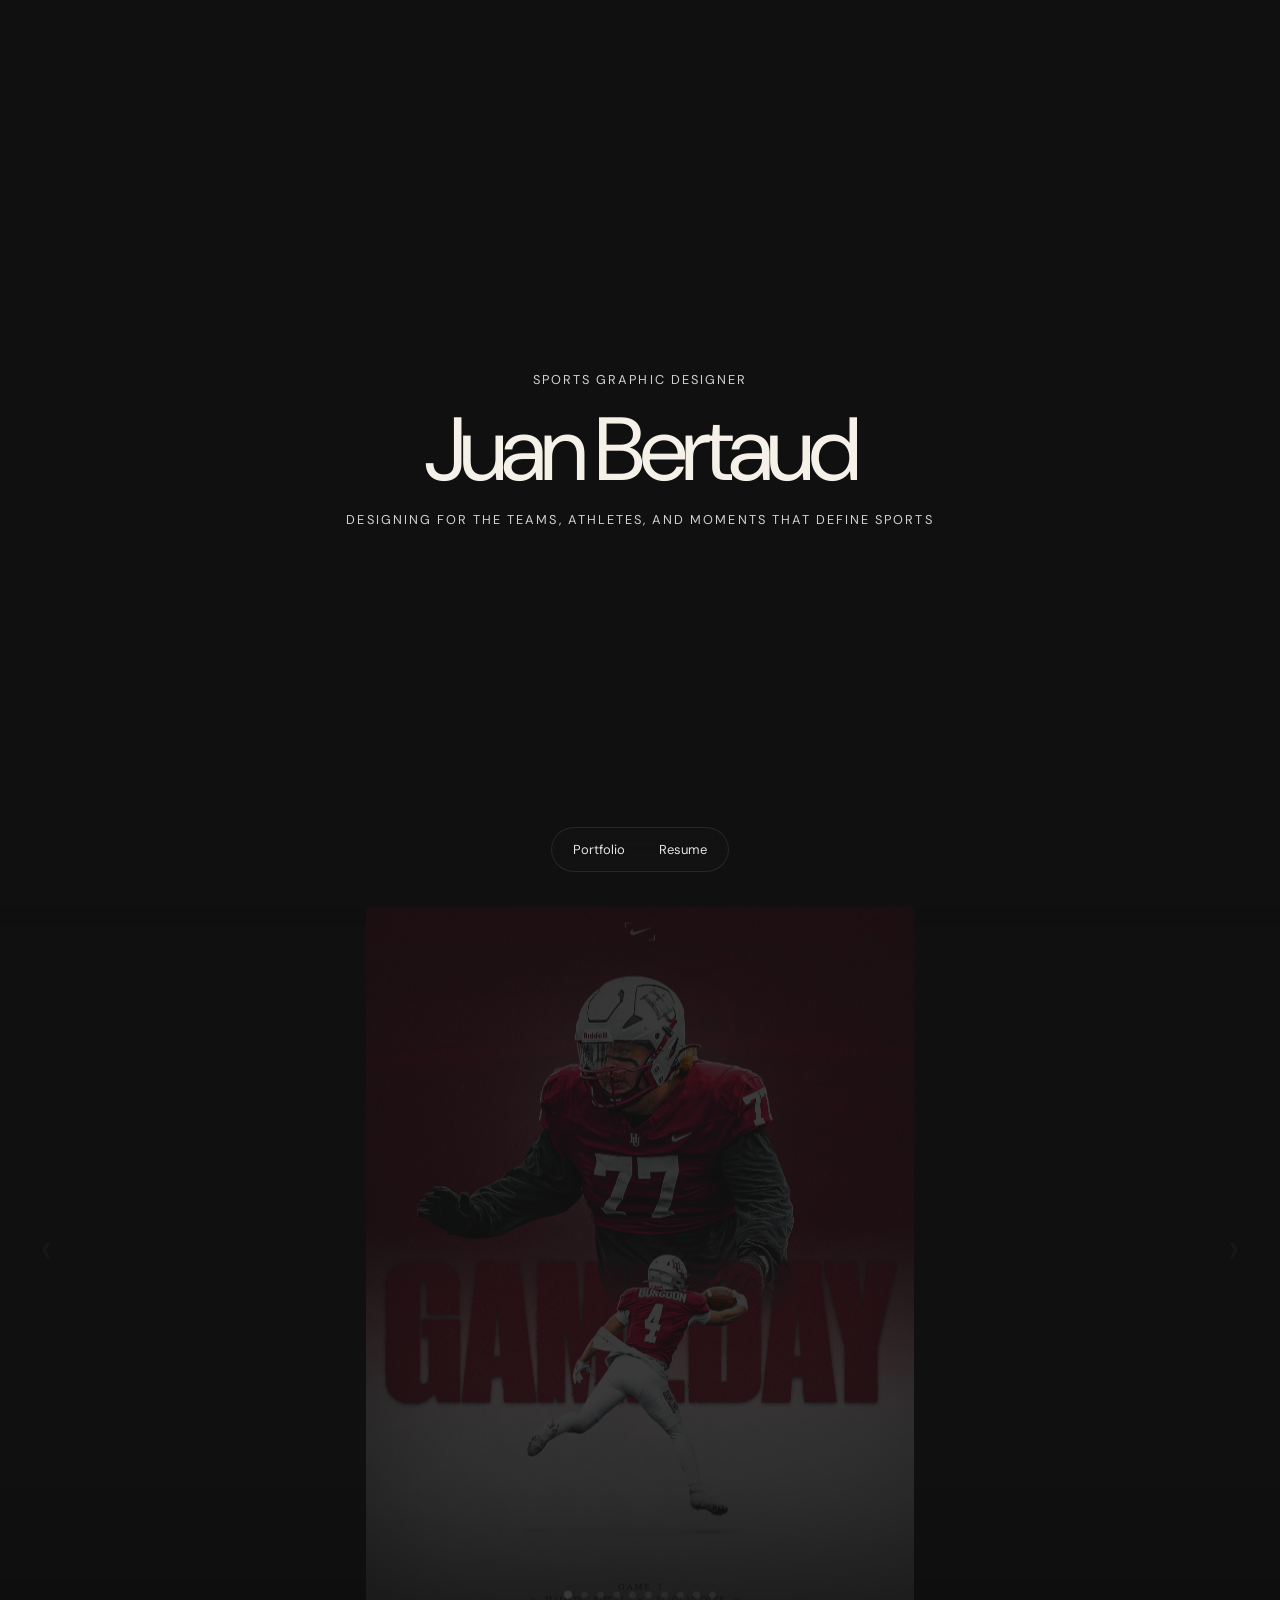
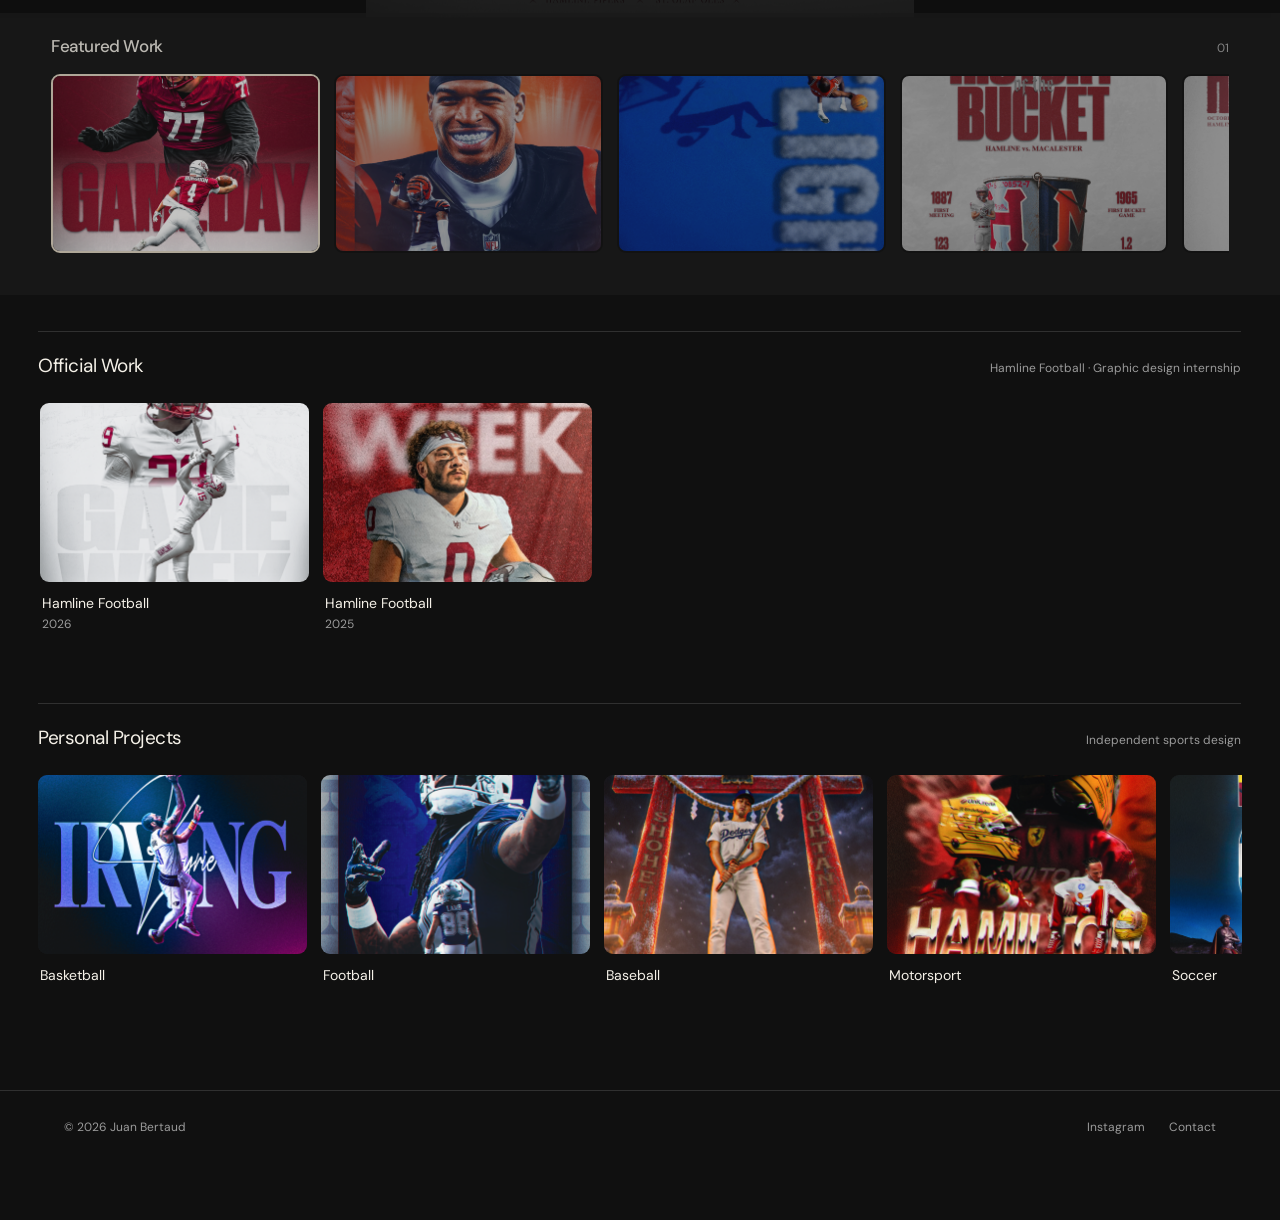
==== commit 3f7e6480: "V3 JB Resume" ====
--- a/index.html
+++ b/index.html
@@ -11,13 +11,13 @@
   <script defer="" src="script.js">
   </script>
   <title>
-   Juan Bertaud &mdash; Sports Graphic Designer
+   Juan Bertaud — Sports Graphic Designer
   </title>
  </head>
  <body class="portfolio-page">
   <header class="floating-header">
    <nav aria-label="Main navigation" class="nav-bubble">
-    <a class="nav-portfolio" href="#featured-work" aria-label="Go to featured portfolio artwork">
+    <a aria-label="Go to featured portfolio artwork" class="nav-portfolio" href="#featured-work">
      Portfolio
     </a>
     <a class="nav-about" href="about.html">
@@ -72,10 +72,10 @@
       </div>
      </div>
      <button aria-label="Previous featured artwork" class="hero-arrow hero-prev" id="prev">
-      &lsaquo;
+      ‹
      </button>
      <button aria-label="Next featured artwork" class="hero-arrow hero-next" id="next">
-      &rsaquo;
+      ›
      </button>
      <div aria-label="Choose featured artwork" class="feature-dots">
       <button aria-current="true" aria-label="Show Final Decision LeBron" class="feature-dot active" data-dot="0">
@@ -149,35 +149,43 @@
       Official Work
      </h2>
      <span class="section-detail">
-      Hamline Football &middot; Graphic design internship
+      Hamline Football · Graphic design internship
      </span>
     </div>
-    <div class="cards-grid">
-     <button aria-label="View Hamline Football 2026" class="project-card" data-open="client-2026">
-      <span class="project-image">
-       <img alt="" loading="lazy" src="assets/art/hammer-week-v6.png"/>
-      </span>
-      <span class="project-info">
-       <span>
-        Hamline Football
-        <small>
-         2026
-        </small>
-       </span>
-      </span>
-     </button>
-     <button aria-label="View Hamline Football 2025" class="project-card" data-open="client-2025">
-      <span class="project-image">
-       <img alt="" loading="lazy" src="assets/art/gustavus-gameweek-2025.jpg"/>
-      </span>
-      <span class="project-info">
-       <span>
-        Hamline Football
-        <small>
-         2025
-        </small>
-       </span>
-      </span>
+    <div class="slider-shell">
+     <button aria-label="Scroll prev through artwork" class="row-arrow row-arrow-prev" type="button">
+      ‹
+     </button>
+     <div aria-label="Scroll horizontally through project categories" class="cards-grid horizontal-card-row" tabindex="0">
+      <button aria-label="View Hamline Football 2026" class="project-card" data-open="client-2026">
+       <span class="project-image">
+        <img alt="" loading="lazy" src="assets/art/hammer-week-v6.png"/>
+       </span>
+       <span class="project-info">
+        <span>
+         Hamline Football
+         <small>
+          2026
+         </small>
+        </span>
+       </span>
+      </button>
+      <button aria-label="View Hamline Football 2025" class="project-card" data-open="client-2025">
+       <span class="project-image">
+        <img alt="" loading="lazy" src="assets/art/gustavus-gameweek-2025.jpg"/>
+       </span>
+       <span class="project-info">
+        <span>
+         Hamline Football
+         <small>
+          2025
+         </small>
+        </span>
+       </span>
+      </button>
+     </div>
+     <button aria-label="Scroll next through artwork" class="row-arrow row-arrow-next" type="button">
+      ›
      </button>
     </div>
     <div class="section-line section-spaced">
@@ -188,56 +196,64 @@
       Independent sports design
      </span>
     </div>
-    <div class="cards-grid">
-     <button aria-label="View Basketball Personal projects" class="project-card" data-open="sport-basketball">
-      <span class="project-image">
-       <img alt="" loading="lazy" src="assets/art/kyrie-irving.png"/>
-      </span>
-      <span class="project-info">
-       <span>
-        Basketball
-       </span>
-      </span>
-     </button>
-     <button aria-label="View Football Personal projects" class="project-card" data-open="sport-football">
-      <span class="project-image">
-       <img alt="" loading="lazy" src="assets/art/ceedee-v6.png"/>
-      </span>
-      <span class="project-info">
-       <span>
-        Football
-       </span>
-      </span>
-     </button>
-     <button aria-label="View Baseball Personal projects" class="project-card" data-open="sport-baseball">
-      <span class="project-image">
-       <img alt="" loading="lazy" src="assets/art/shohei-ohtani.jpg"/>
-      </span>
-      <span class="project-info">
-       <span>
-        Baseball
-       </span>
-      </span>
-     </button>
-     <button aria-label="View Motorsport Personal projects" class="project-card" data-open="sport-motorsport">
-      <span class="project-image">
-       <img alt="" loading="lazy" src="assets/art/hamilton-1-copy.jpg"/>
-      </span>
-      <span class="project-info">
-       <span>
-        Motorsport
-       </span>
-      </span>
-     </button>
-     <button aria-label="View Soccer Personal projects" class="project-card" data-open="sport-soccer">
-      <span class="project-image">
-       <img alt="" loading="lazy" src="assets/art/wc-final.jpg"/>
-      </span>
-      <span class="project-info">
-       <span>
-        Soccer
-       </span>
-      </span>
+    <div class="slider-shell">
+     <button aria-label="Scroll prev through artwork" class="row-arrow row-arrow-prev" type="button">
+      ‹
+     </button>
+     <div aria-label="Scroll horizontally through project categories" class="cards-grid horizontal-card-row" tabindex="0">
+      <button aria-label="View Basketball Personal projects" class="project-card" data-open="sport-basketball">
+       <span class="project-image">
+        <img alt="" loading="lazy" src="assets/art/kyrie-irving.png"/>
+       </span>
+       <span class="project-info">
+        <span>
+         Basketball
+        </span>
+       </span>
+      </button>
+      <button aria-label="View Football Personal projects" class="project-card" data-open="sport-football">
+       <span class="project-image">
+        <img alt="" loading="lazy" src="assets/art/ceedee-v6.png"/>
+       </span>
+       <span class="project-info">
+        <span>
+         Football
+        </span>
+       </span>
+      </button>
+      <button aria-label="View Baseball Personal projects" class="project-card" data-open="sport-baseball">
+       <span class="project-image">
+        <img alt="" loading="lazy" src="assets/art/shohei-ohtani.jpg"/>
+       </span>
+       <span class="project-info">
+        <span>
+         Baseball
+        </span>
+       </span>
+      </button>
+      <button aria-label="View Motorsport Personal projects" class="project-card" data-open="sport-motorsport">
+       <span class="project-image">
+        <img alt="" loading="lazy" src="assets/art/hamilton-1-copy.jpg"/>
+       </span>
+       <span class="project-info">
+        <span>
+         Motorsport
+        </span>
+       </span>
+      </button>
+      <button aria-label="View Soccer Personal projects" class="project-card" data-open="sport-soccer">
+       <span class="project-image">
+        <img alt="" loading="lazy" src="assets/art/wc-final.jpg"/>
+       </span>
+       <span class="project-info">
+        <span>
+         Soccer
+        </span>
+       </span>
+      </button>
+     </div>
+     <button aria-label="Scroll next through artwork" class="row-arrow row-arrow-next" type="button">
+      ›
      </button>
     </div>
    </section>
@@ -251,13 +267,13 @@
      <p id="collection-subtitle">
      </p>
     </div>
-    <div class="art-grid" id="art-grid">
+    <div class="art-grid vertical-art-grid" id="art-grid">
     </div>
    </section>
   </main>
   <div aria-label="Artwork viewer" aria-modal="true" class="lightbox" hidden="" id="lightbox" role="dialog">
    <button aria-label="Close artwork" class="lightbox-close" id="lightbox-close">
-    &times;
+    ×
    </button>
    <button aria-label="Previous artwork" class="lightbox-prev" id="lightbox-prev">
     <span class="sr-only">
@@ -273,7 +289,7 @@
   </div>
   <footer class="footer">
    <span>
-    &copy; 2026 Juan Bertaud
+    © 2026 Juan Bertaud
    </span>
    <div>
     <a href="https://www.instagram.com/jb.designs___/" rel="noopener" target="_blank">
--- a/style.css
+++ b/style.css
@@ -1559,7 +1559,7 @@
 .collections .project-image {
   box-shadow: inset 0 0 0 2px transparent;
   outline: 2px solid transparent;
-  outline-offset: -1px;
+  outline-offset: -2px;
   transition: outline-color .22s ease, box-shadow .22s ease;
 }
 .collections .project-card:hover .project-image,
@@ -1573,3 +1573,131 @@
     gap: 12px;
   }
 }
+
+/* V6.18 — portrait and reversible scroll-responsive fade */
+.resume-portrait { margin: 18px 0 26px; width: min(100%, 355px); overflow: hidden; border-radius: 7px; background: #1c1c1c; }
+.resume-portrait img { display: block; width: 100%; height: auto; object-fit: contain; }
+.scroll-fade { opacity: var(--scroll-visibility, 1); transform: translate3d(0, var(--scroll-shift, 0px), 0); will-change: opacity, transform; }
+@media (prefers-reduced-motion: reduce) { .scroll-fade { opacity: 1 !important; transform: none !important; will-change: auto; } }
+@media(max-width:700px) { .resume-portrait { width: min(100%, 310px); } }
+
+/* V6.19: horizontal galleries and more legible resume */
+.collections .cards-grid.horizontal-card-row {display:flex!important;flex-wrap:nowrap!important;gap:14px!important;overflow-x:auto;overscroll-behavior-x:contain;scroll-snap-type:x mandatory;scrollbar-width:thin;scrollbar-color:#555 transparent;padding:3px 2px 16px;}
+.collections .horizontal-card-row .project-card {flex:0 0 clamp(160px,21vw,300px)!important;width:clamp(160px,21vw,300px)!important;max-width:none!important;scroll-snap-align:start;}
+.collections .horizontal-card-row .project-image {height:clamp(120px,14vw,185px)!important;}
+.art-grid.horizontal-art-row {display:flex!important;flex-wrap:nowrap!important;gap:14px;overflow-x:auto;overscroll-behavior-x:contain;scroll-snap-type:x mandatory;scrollbar-width:thin;scrollbar-color:#555 transparent;padding:3px 2px 18px;}
+.horizontal-art-row .art-tile {flex:0 0 clamp(210px,28vw,360px);height:clamp(300px,37vw,480px);aspect-ratio:auto;scroll-snap-align:start;}
+.about-page .about-layout {max-width:1100px;}
+.about-page .about-lead,.about-page .about-bio p {font-size:15px;line-height:1.8;}
+.about-page .resume-block h2 {font-size:16px;}
+.about-page .resume-entry h3 {font-size:16px;}
+.about-page .resume-entry p {font-size:14px;}
+.about-page .resume-entry>span {font-size:13px;}
+.about-page .skill-tags span {font-size:13px;}
+@media(max-width:520px){.collections .horizontal-card-row .project-card{flex-basis:170px!important;width:170px!important}.collections .horizontal-card-row .project-image{height:120px!important}.horizontal-art-row .art-tile{flex-basis:76vw;height:105vw;max-height:480px}}
+/* Keep the standard pointer hidden while the custom cursor is active, including on scrolling containers */
+@media(hover:hover) and (pointer:fine){html.has-custom-cursor,html.has-custom-cursor *,html.has-custom-cursor *::before,html.has-custom-cursor *::after{cursor:none!important}}
+
+/* V6.20 — wide Apple TV-style horizontal project shelves */
+.collections, .collection-view {
+  max-width: none !important;
+  width: 100%;
+  padding-left: clamp(18px, 3vw, 54px) !important;
+  padding-right: clamp(18px, 3vw, 54px) !important;
+}
+.collections .slider-shell, .collection-view .slider-shell { position: relative; width: 100%; min-width: 0; }
+.collections .cards-grid.horizontal-card-row,
+.collection-view .art-grid.horizontal-art-row {
+  display: flex !important;
+  flex-wrap: nowrap !important;
+  overflow-x: auto !important;
+  overflow-y: hidden !important;
+  width: 100%;
+  gap: 14px !important;
+  scroll-behavior: smooth;
+  scroll-snap-type: x proximity;
+  scrollbar-width: none;
+  padding: 3px 2px 15px !important;
+  -webkit-overflow-scrolling: touch;
+}
+.collections .cards-grid.horizontal-card-row::-webkit-scrollbar,
+.collection-view .art-grid.horizontal-art-row::-webkit-scrollbar { display: none; }
+.collections .horizontal-card-row .project-card {
+  flex: 0 0 clamp(190px, 21vw, 300px) !important;
+  width: clamp(190px, 21vw, 300px) !important;
+}
+.collections .horizontal-card-row .project-image { height: clamp(120px,14vw,185px) !important; }
+.row-arrow {
+  position: absolute;
+  z-index: 7;
+  top: 42%;
+  transform: translateY(-50%);
+  width: 40px;
+  height: 70px;
+  border: 0;
+  border-radius: 10px;
+  color: rgba(245,241,232,.85);
+  background: rgba(16,16,16,.5);
+  backdrop-filter: blur(8px);
+  font-size: 32px;
+  line-height: 1;
+  opacity: 0;
+  transition: opacity .2s, background .2s;
+}
+.slider-shell:hover .row-arrow:not(:disabled),
+.row-arrow:focus-visible { opacity: .85; }
+.row-arrow:hover:not(:disabled) { background: rgba(16,16,16,.75); }
+.row-arrow:disabled { opacity: 0 !important; pointer-events: none; }
+.row-arrow-prev { left: 4px; }
+.row-arrow-next { right: 4px; }
+@media (hover: none) {
+  .row-arrow:not(:disabled) { opacity: .75; width: 32px; height: 55px; font-size: 26px; }
+}
+@media(max-width:520px) {
+  .collections .horizontal-card-row .project-card { flex-basis: 210px !important; width: 210px !important; }
+  .collections .horizontal-card-row .project-image { height: 120px !important; }
+}
+
+/* V6.20 — larger, roomier resume with a stronger editorial hierarchy */
+.about-page .about-layout.about-editorial {
+  max-width: 1700px !important;
+  width: 100%;
+  padding: clamp(105px, 10vw, 155px) clamp(24px, 4vw, 80px) 130px !important;
+}
+.about-page .about-editorial-grid {
+  grid-template-columns: minmax(0, 1.04fr) minmax(0, 1.16fr);
+  gap: clamp(45px, 6vw, 110px);
+}
+.about-page .about-story { max-width: 650px; }
+.about-page .resume-portrait { width: min(100%, 490px); margin-top: 24px; margin-bottom: 35px; }
+.about-page .about-me-label { font-size: 14px; margin-bottom: 20px; }
+.about-page .about-story>p, .about-page .about-bio p { font-size: clamp(16px, 1.15vw, 18px); line-height: 1.8; }
+.about-page .resume-block { padding: 34px 0 40px; margin-bottom: 22px; }
+.about-page .resume-block h2 { font-size: clamp(20px, 1.6vw, 25px); margin-bottom: 27px; }
+.about-page .resume-entry h3 { font-size: clamp(16px, 1.2vw, 19px); }
+.about-page .resume-entry p { font-size: 15px; }
+.about-page .resume-entry>span { font-size: 14px; }
+.about-page .skill-tags span { font-size: 14px; }
+.about-page .about-connect a { font-size: 16px; }
+@media(max-width:800px) {
+  .about-page .about-editorial-grid { grid-template-columns: 1fr; gap: 55px; }
+  .about-page .about-story { max-width: 700px; }
+  .about-page .resume-portrait { width: min(100%, 490px); }
+}
+
+/* V6.21: permit horizontal swipes while keeping normal vertical scrolling. */
+.feature-viewport { touch-action: pan-y pinch-zoom; }
+
+/* V6.22: vertically scrolling ranked artwork within collections. */
+.collection-view .art-grid.vertical-art-grid {
+  display: grid !important;
+  grid-template-columns: repeat(3,minmax(0,1fr)) !important;
+  gap: clamp(14px,2vw,28px) !important;
+  overflow: visible !important;
+  width: 100% !important;
+  padding: 0 !important;
+  scroll-snap-type: none !important;
+}
+.collection-view .vertical-art-grid .art-tile { width: 100% !important; min-width: 0 !important; max-width: none !important; flex: none !important; }
+@media(max-width:850px){.collection-view .art-grid.vertical-art-grid{grid-template-columns:repeat(2,minmax(0,1fr)) !important;}}
+@media(max-width:520px){.collection-view .art-grid.vertical-art-grid{grid-template-columns:1fr !important;}}
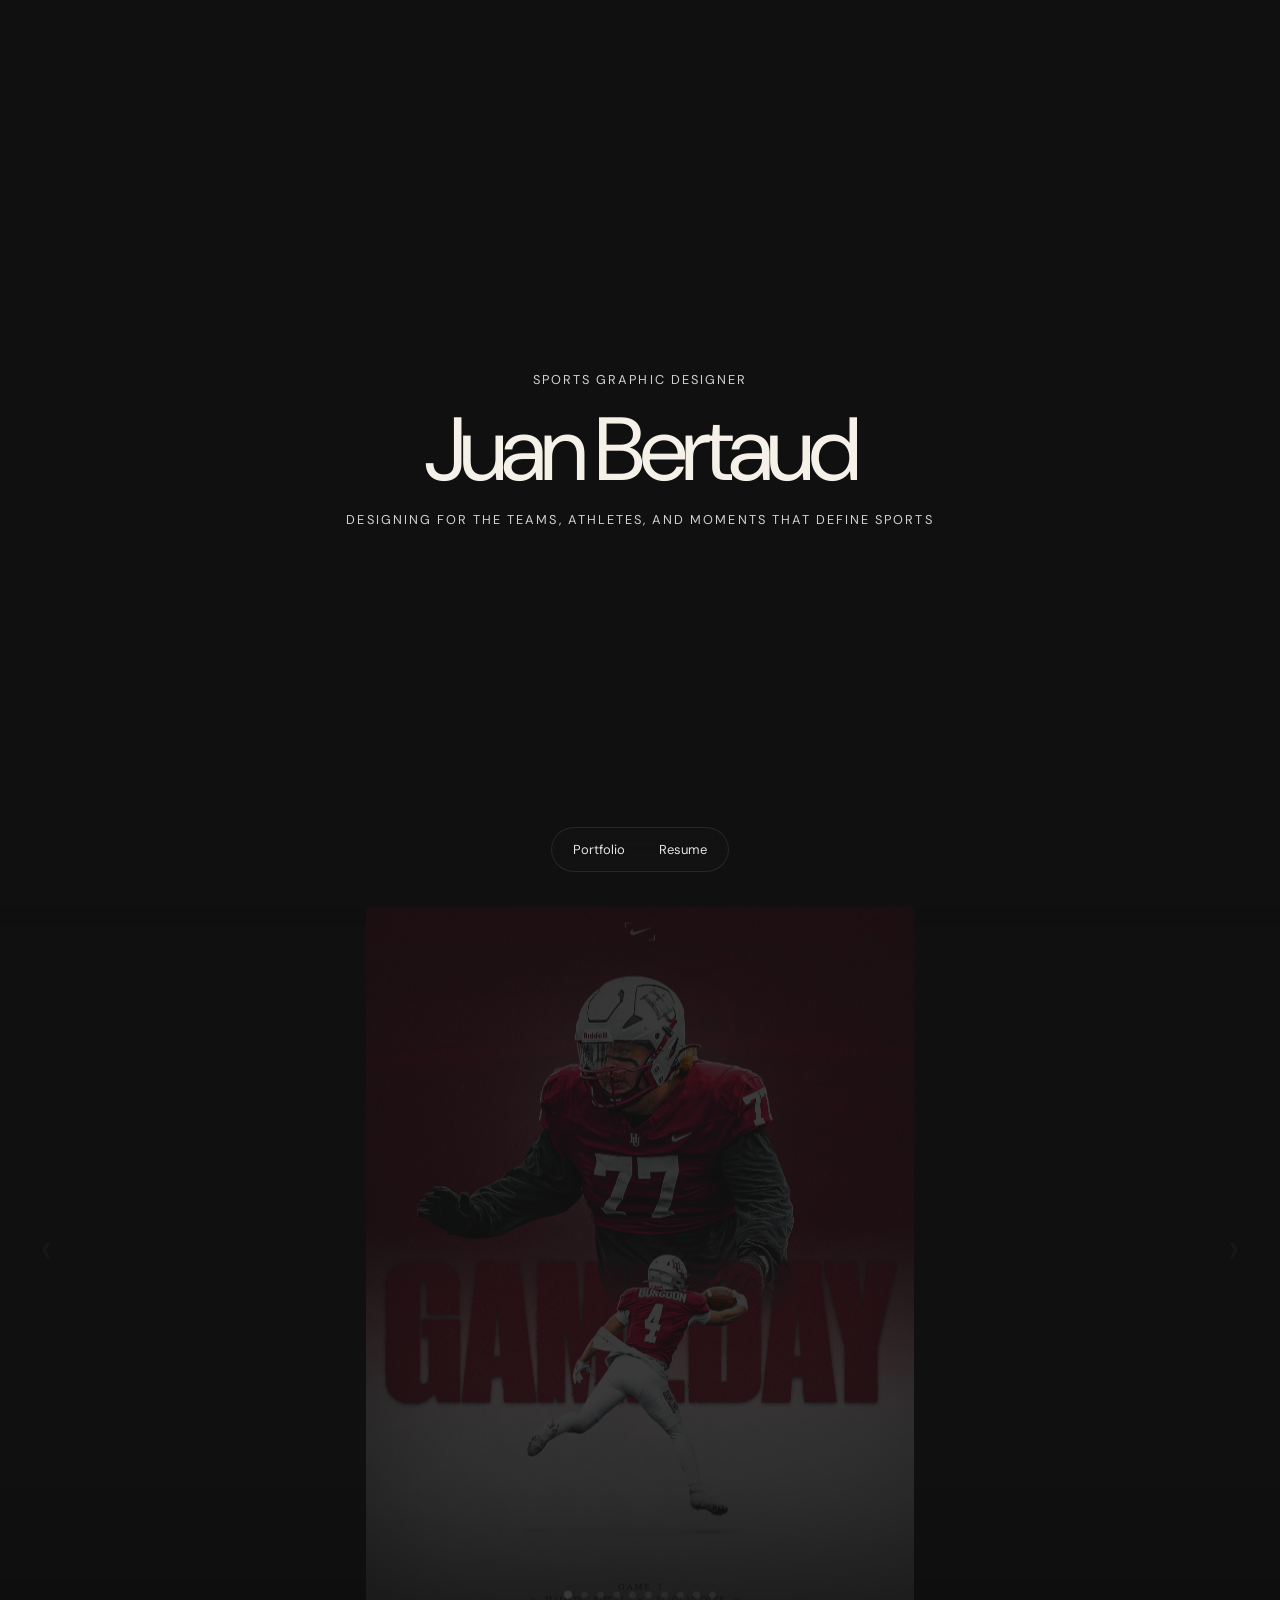
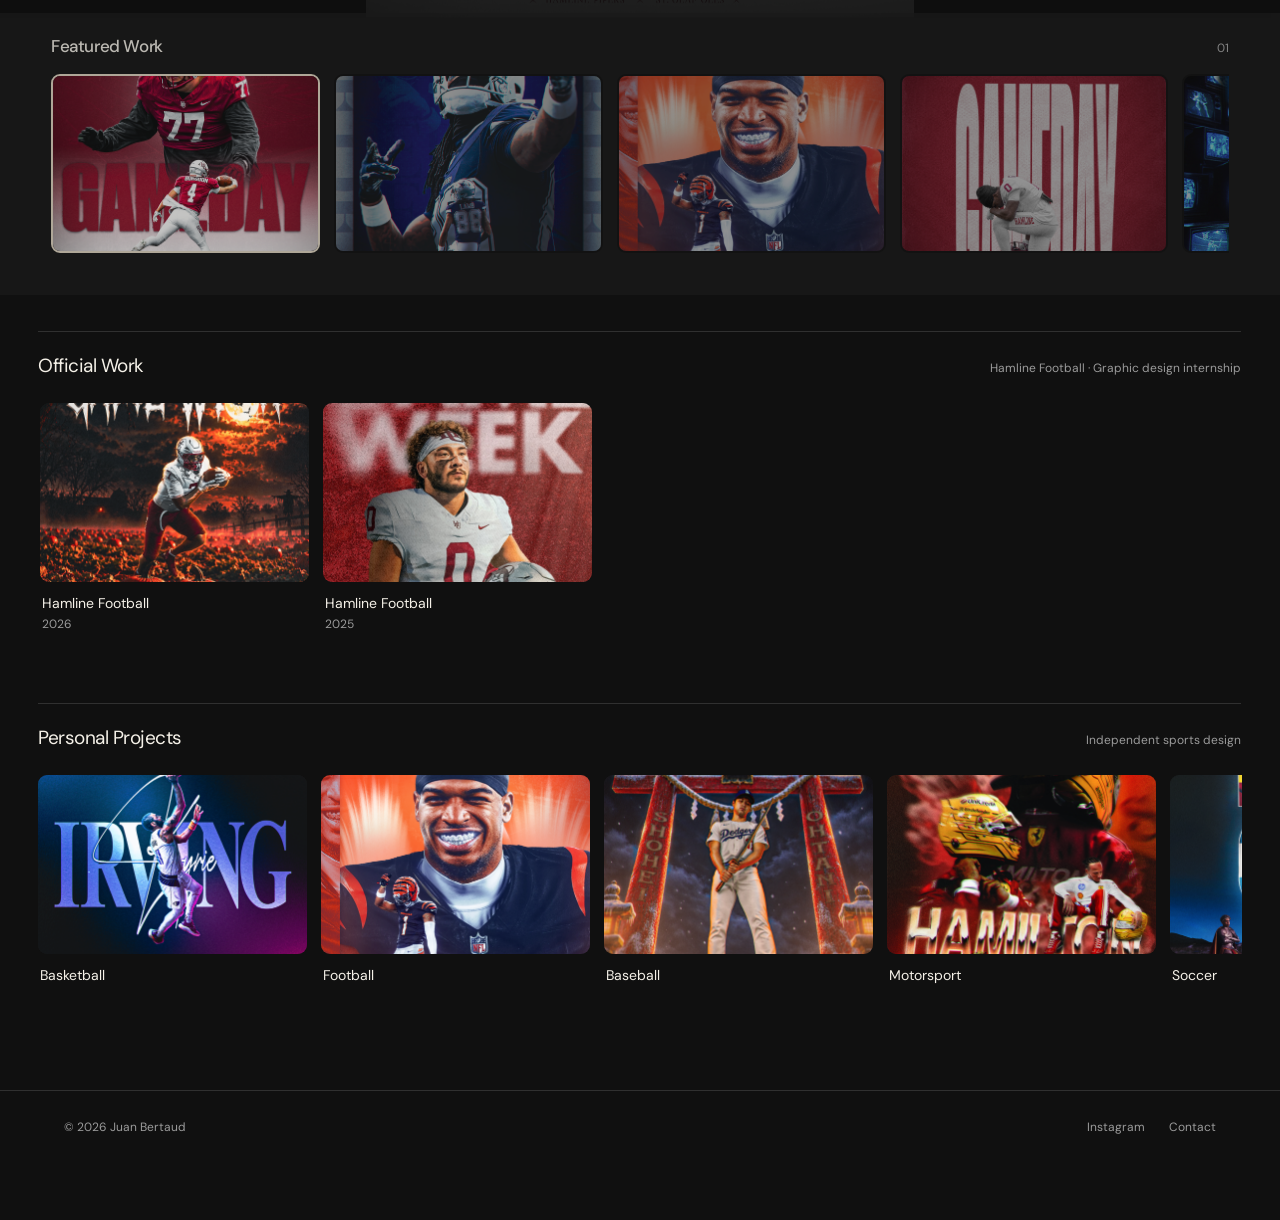
==== commit c5a45ea9: "V4 JB Resume" ====
--- a/index.html
+++ b/index.html
@@ -159,7 +159,7 @@
      <div aria-label="Scroll horizontally through project categories" class="cards-grid horizontal-card-row" tabindex="0">
       <button aria-label="View Hamline Football 2026" class="project-card" data-open="client-2026">
        <span class="project-image">
-        <img alt="" loading="lazy" src="assets/art/hammer-week-v6.png"/>
+        <img alt="" loading="lazy" src="assets/art/halloween-gameweek-2026.png"/>
        </span>
        <span class="project-info">
         <span>
@@ -213,7 +213,7 @@
       </button>
       <button aria-label="View Football Personal projects" class="project-card" data-open="sport-football">
        <span class="project-image">
-        <img alt="" loading="lazy" src="assets/art/ceedee-v6.png"/>
+        <img alt="" loading="lazy" src="assets/art/jamarr-v6.png"/>
        </span>
        <span class="project-info">
         <span>
--- a/style.css
+++ b/style.css
@@ -1701,3 +1701,13 @@
 .collection-view .vertical-art-grid .art-tile { width: 100% !important; min-width: 0 !important; max-width: none !important; flex: none !important; }
 @media(max-width:850px){.collection-view .art-grid.vertical-art-grid{grid-template-columns:repeat(2,minmax(0,1fr)) !important;}}
 @media(max-width:520px){.collection-view .art-grid.vertical-art-grid{grid-template-columns:1fr !important;}}
+
+/* V6.23: compact resume introduction, align About Me with Experience rule */
+.about-page .about-layout.about-editorial { padding-top: clamp(68px, 6.5vw, 100px) !important; }
+.about-page .about-editorial-grid { margin-top: 0 !important; }
+.about-page .about-story { padding-top: 34px; }
+.about-page .about-me-label { margin-top: 0 !important; }
+@media (max-width: 800px) {
+  .about-page .about-layout.about-editorial { padding-top: 75px !important; }
+  .about-page .about-story { padding-top: 0; }
+}
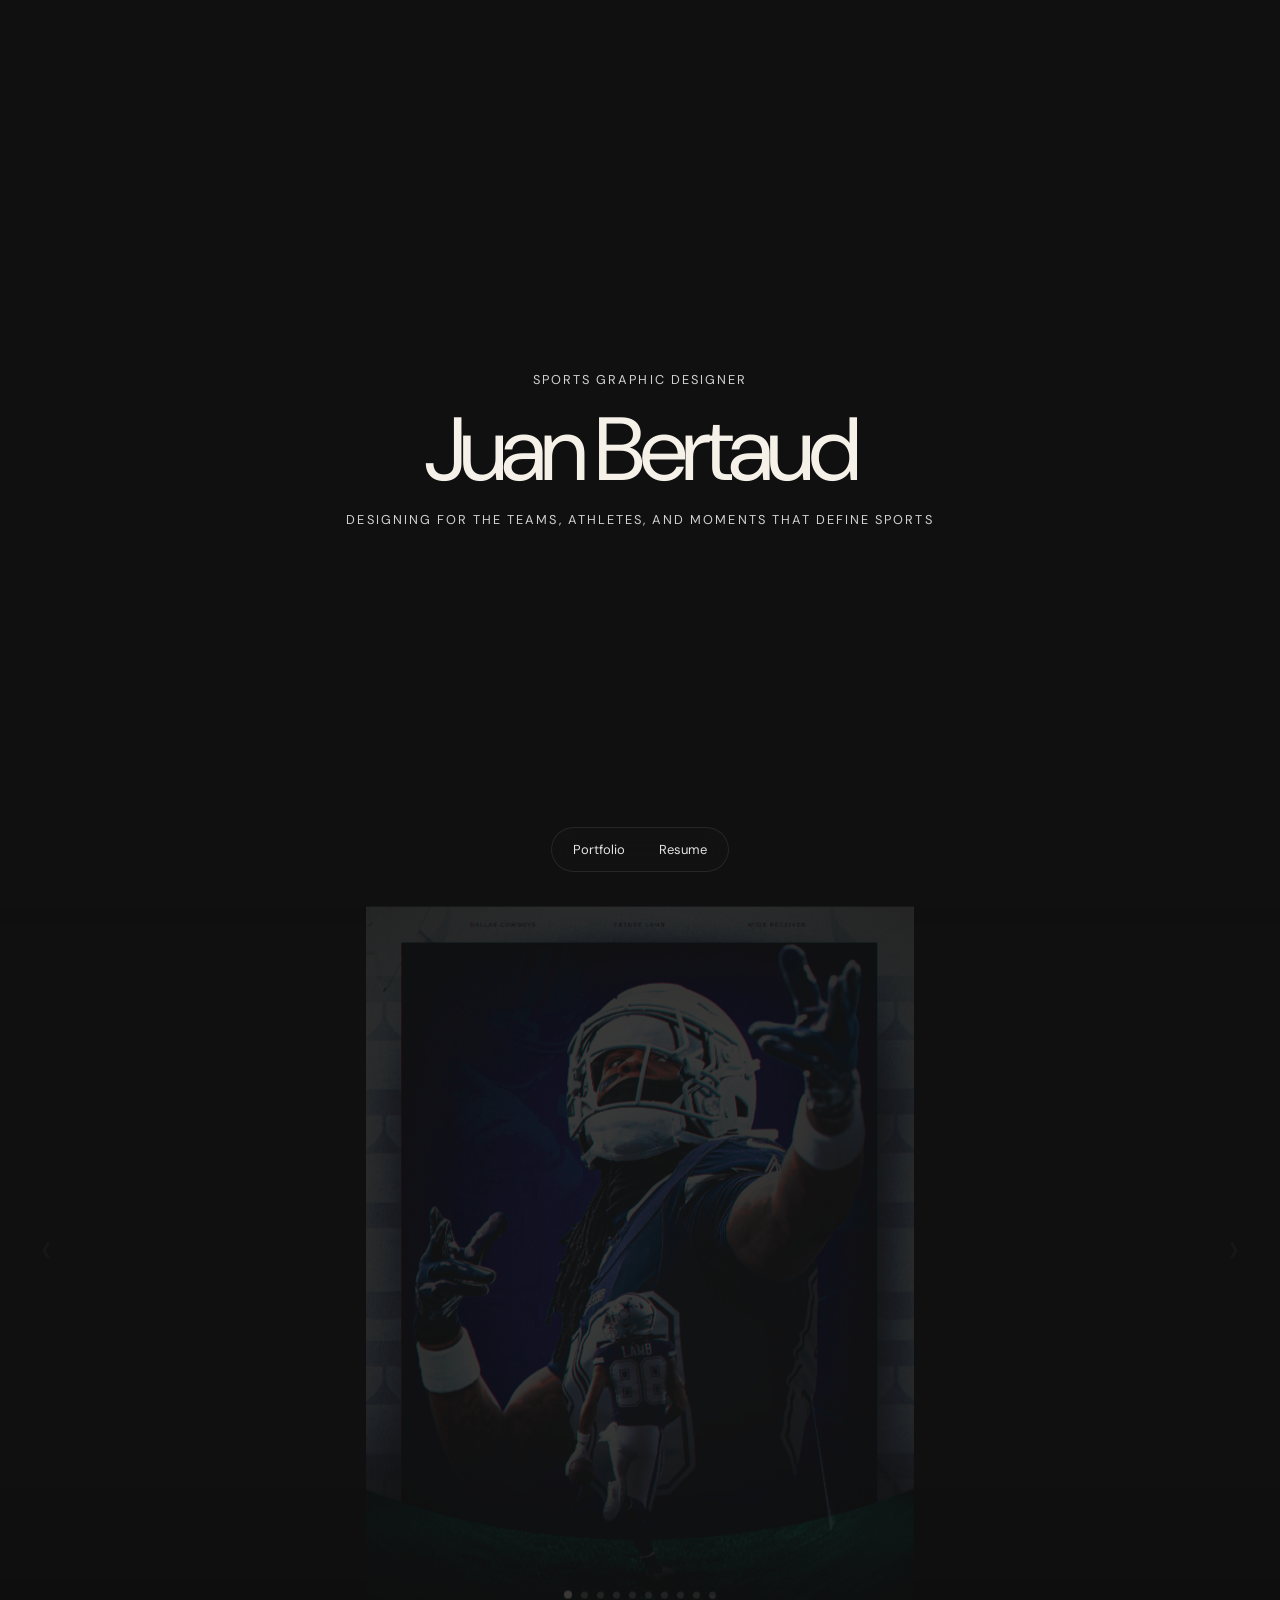
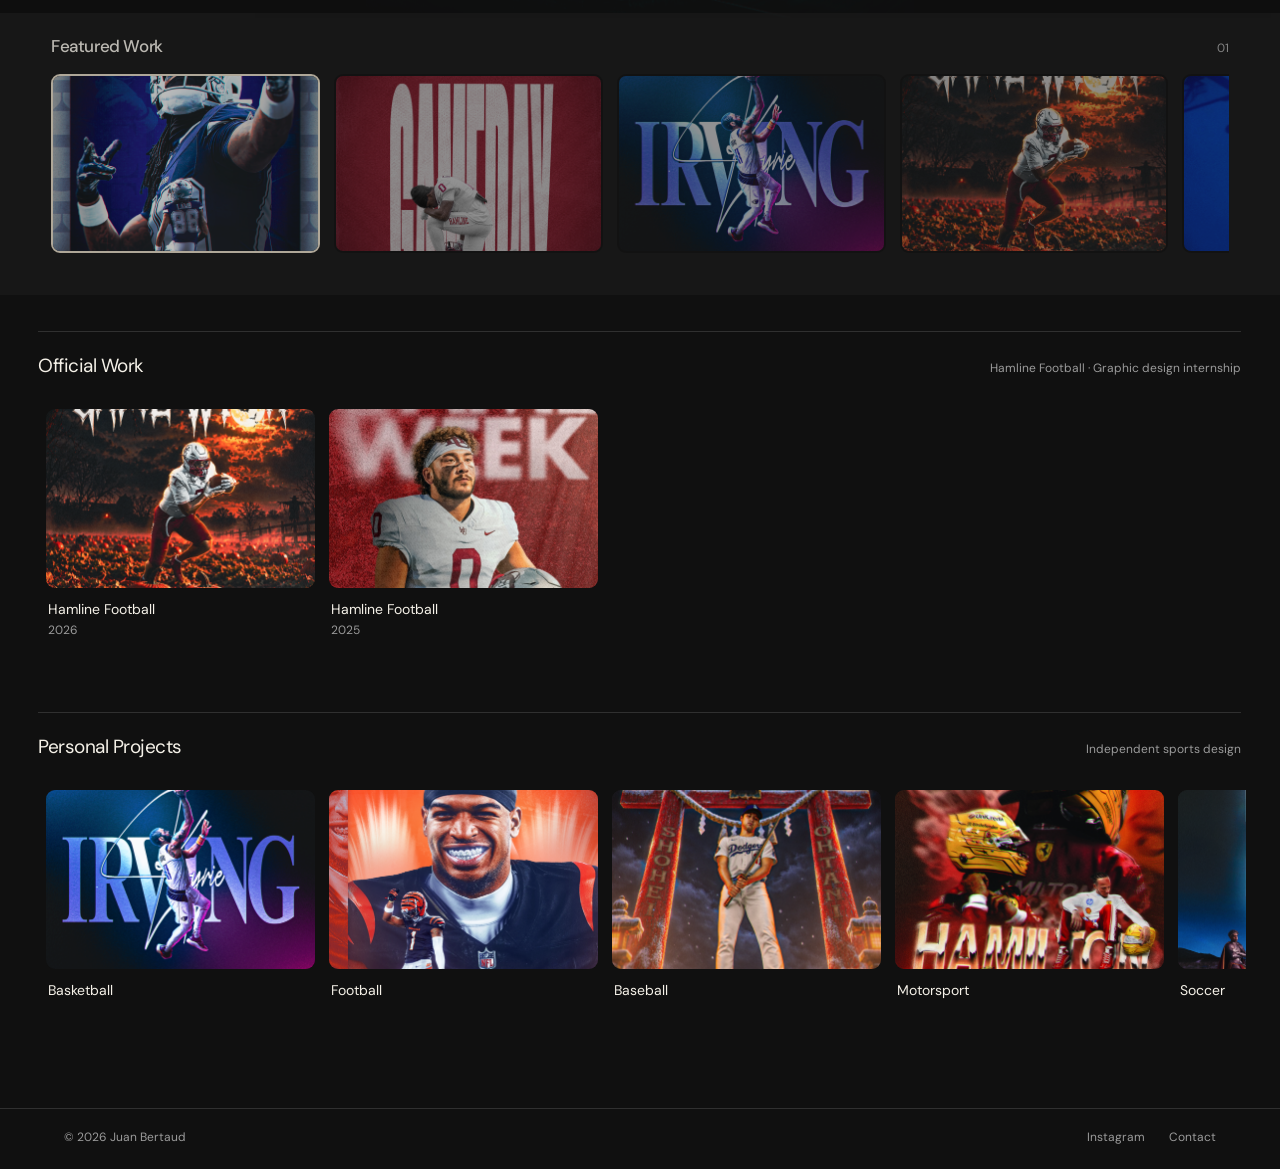
==== commit f1a2b4e7: "Favicon" ====
--- a/index.html
+++ b/index.html
@@ -10,9 +10,8 @@
   <link href="style.css" rel="stylesheet"/>
   <script defer="" src="script.js">
   </script>
-  <title>
-   Juan Bertaud — Sports Graphic Designer
-  </title>
+  <title>Juan Bertaud | Sports Graphic Designer</title>
+   <link rel="icon" type="image/svg+xml" href="favicon.svg?v=633"/>
  </head>
  <body class="portfolio-page">
   <header class="floating-header">
--- a/style.css
+++ b/style.css
@@ -1557,10 +1557,10 @@
   max-width: none;
 }
 .collections .project-image {
-  box-shadow: inset 0 0 0 2px transparent;
+
   outline: 2px solid transparent;
   outline-offset: -2px;
-  transition: outline-color .22s ease, box-shadow .22s ease;
+  transition: outline-color .22s ease;
 }
 .collections .project-card:hover .project-image,
 .collections .project-card:focus-visible .project-image,
@@ -1711,3 +1711,151 @@
   .about-page .about-layout.about-editorial { padding-top: 75px !important; }
   .about-page .about-story { padding-top: 0; }
 }
+
+/* V6.24: keep the original cream/gray hover outline and its inset offset visible.
+   Reserve space at both edges so the outline never clips on the first tile. */
+.collections .cards-grid.horizontal-card-row {
+  box-sizing:border-box;
+  padding: 5px 8px 18px !important;
+  scroll-padding-inline: 8px;
+  scroll-behavior:auto !important;
+  scroll-snap-type:x proximity !important;
+}
+.collections .horizontal-card-row .project-card { scroll-snap-align:start; }
+.collections .horizontal-card-row .project-image {
+  outline:2px solid transparent;
+  outline-offset:-2px;
+
+}
+.collections .horizontal-card-row .project-card:is(:hover,:focus-visible,:active) .project-image {
+  outline-color:#e5dac6;
+}
+/* V6.24: align ABOUT ME with the first resume panel's top content,
+   and create the same understated translucent treatment as the nav bubble. */
+.about-page .about-editorial-grid { align-items:start; }
+.about-page .about-resume {
+  box-sizing:border-box;
+  background:rgba(255,255,255,.028);
+  border:1px solid rgba(245,241,232,.12);
+  border-radius:24px;
+  padding:clamp(22px,2.7vw,38px);
+  backdrop-filter:blur(10px);
+  -webkit-backdrop-filter:blur(10px);
+}
+.about-page .about-story { padding-top:clamp(22px,2.7vw,38px) !important; }
+.about-page .about-resume .resume-block:first-child { border-top:0; padding-top:0; }
+.about-page .about-resume .resume-block:first-child h2 { margin-top:0; }
+.about-page .about-resume .resume-block {
+  padding-top:28px; padding-bottom:31px; margin-bottom:12px;
+}
+.about-page .about-resume .resume-block h2 {font-size:clamp(18px,1.46vw,23px);margin-bottom:24px;}
+.about-page .about-resume .resume-entry h3 {font-size:clamp(15px,1.1vw,17px);}
+.about-page .about-resume .resume-entry p {font-size:14px;}
+.about-page .about-resume .resume-entry>span {font-size:13px;}
+.about-page .about-resume .skill-tags span {font-size:13px;padding:9px 12px;}
+.about-page .about-resume .resume-block:last-child {margin-bottom:0;padding-bottom:0;}
+@media(max-width:800px) {
+  .about-page .about-story {padding-top:0 !important;}
+  .about-page .about-resume {border-radius:18px;padding:24px;}
+}
+/* V6.25: align left content with the top of the resume panel, and contact
+   with its bottom, while retaining the current responsive mobile layout. */
+@media (min-width: 801px) {
+  .about-page .about-editorial-grid { align-items: stretch !important; }
+  .about-page .about-story {
+    display: flex;
+    flex-direction: column;
+    align-self: stretch;
+    padding-top: 0 !important;
+    min-height: 100%;
+  }
+  .about-page .about-me-label {
+    margin-top: 0 !important;
+    padding-top: 0 !important;
+    line-height: 1.4;
+  }
+  .about-page .about-connect {
+    margin-top: auto !important;
+    padding-top: 28px;
+    padding-bottom: 0;
+  }
+}
+/* V6.25: reserve a small stroke-safe boundary at the shelf edges.
+   Keep the same card gap, outline color, and inset outline offset. */
+.collections .cards-grid.horizontal-card-row {
+  padding: 9px 12px 18px !important;
+  width: calc(100% + 8px) !important;
+  margin-left: -4px;
+  box-sizing: border-box;
+  scroll-padding-inline: 12px;
+}
+.collections .horizontal-card-row .project-card { overflow: visible !important; }
+.collections .horizontal-card-row .project-card:is(:hover,:focus-visible,:active) .project-image {
+  outline-color: #e5dac6;
+
+}
+
+/* V6.26: fill portfolio artwork tiles without changing original files.
+   Keep lightbox and featured carousel uncropped. */
+.collection-view .art-tile img {
+  object-fit: cover !important;
+  object-position: center center !important;
+}
+/* V6.27: prevent stretched resume columns and reduce dead space. */
+.about-page .floating-brand { font-size: 1.05em !important; }
+.about-page .about-layout.about-editorial { max-width:1600px !important; padding-top:clamp(34px,4.5vw,65px) !important; padding-bottom:clamp(48px,5vw,80px) !important; }
+.about-page .about-editorial-grid { align-items:start !important; grid-template-columns:minmax(0,1fr) minmax(0,1.13fr) !important; gap:clamp(28px,4.5vw,70px) !important; }
+.about-page .about-story { min-height:0 !important; align-self:start !important; display:flex; flex-direction:column; padding-top:0 !important; max-width:none !important; }
+.about-page .about-me-label { margin:0 0 16px !important; padding:0 !important; }
+.about-page .resume-portrait { margin:0 0 16px !important; width:min(100%,490px) !important; }
+.about-page .about-story > p { margin:0 0 12px !important; line-height:1.65 !important; font-size:clamp(14px,1vw,16px) !important; }
+.about-page .about-connect { margin:8px 0 0 !important; padding:0 !important; gap:9px !important; }
+.about-page .about-resume { padding:clamp(22px,2.4vw,34px) !important; }
+.about-page .about-resume .resume-block { margin:0 !important; padding:19px 0 21px !important; }
+.about-page .about-resume .resume-block:first-child { padding-top:0 !important; }
+.about-page .about-resume .resume-block:last-child { padding-bottom:0 !important; }
+.about-page .about-resume .resume-block h2 { margin-bottom:17px !important; }
+.about-page .about-resume .skill-tags span { padding:7px 11px !important; }
+@media(max-width:800px) {
+ .about-page .about-editorial-grid { grid-template-columns:minmax(0,1fr) !important; gap:30px !important; }
+ .about-page .about-story { max-width:650px !important; }
+ .about-page .about-layout.about-editorial { padding-top:40px !important; }
+}
+
+/* V6.28: compact Resume footer at all zoom levels; no forced blank page height. */
+.about-page main { min-height: 0 !important; }
+.about-page .footer { padding-top: 20px !important; padding-bottom: 24px !important; align-items: center; }
+/* Project cards use the existing inset outline only, never an inset box shadow. */
+.collections .project-image,
+.collections .horizontal-card-row .project-image,
+.collections .horizontal-card-row .project-card:is(:hover,:focus-visible,:active) .project-image {
+  box-shadow: none !important;
+}
+
+/* V6.29 — keep the Resume footer at the bottom of the viewport
+   at reduced browser zoom, without making the footer itself taller. */
+.about-page {
+  min-height: 100vh;
+  min-height: 100dvh;
+  display: flex;
+  flex-direction: column;
+}
+.about-page main.about-layout {
+  flex: 1 0 auto;
+  min-height: 0 !important;
+}
+.about-page .footer {
+  flex: 0 0 auto;
+  margin-top: auto;
+  padding-top: 20px !important;
+  padding-bottom: 24px !important;
+}
+/* Keep the project-card stroke at 2px with a -1px offset. */
+.collections .horizontal-card-row .project-image {
+  outline-width: 2px !important;
+  outline-style: solid !important;
+  outline-offset: -1px !important;
+}
+
+/* V6.30: Match homepage footer spacing to Resume footer only. */
+.portfolio-page .footer { padding-top: 20px !important; padding-bottom: 24px !important; align-items: center; }
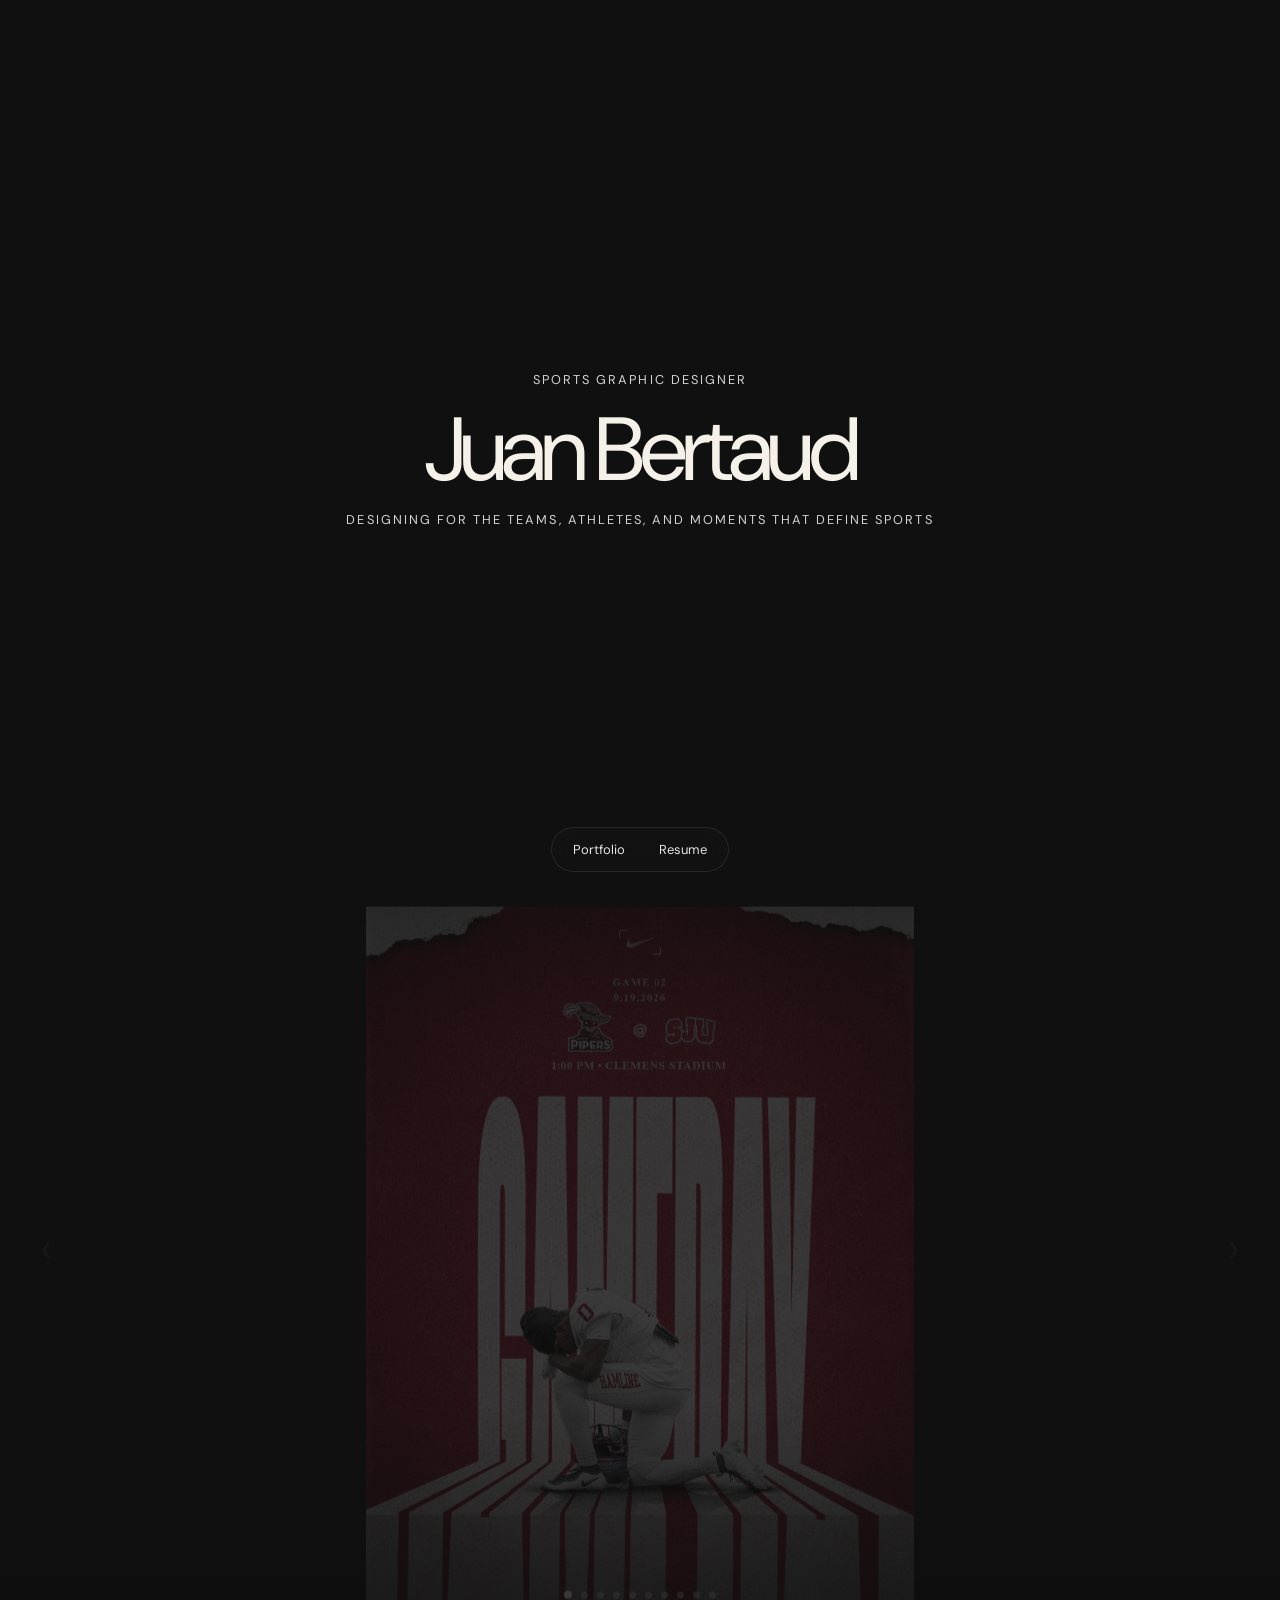
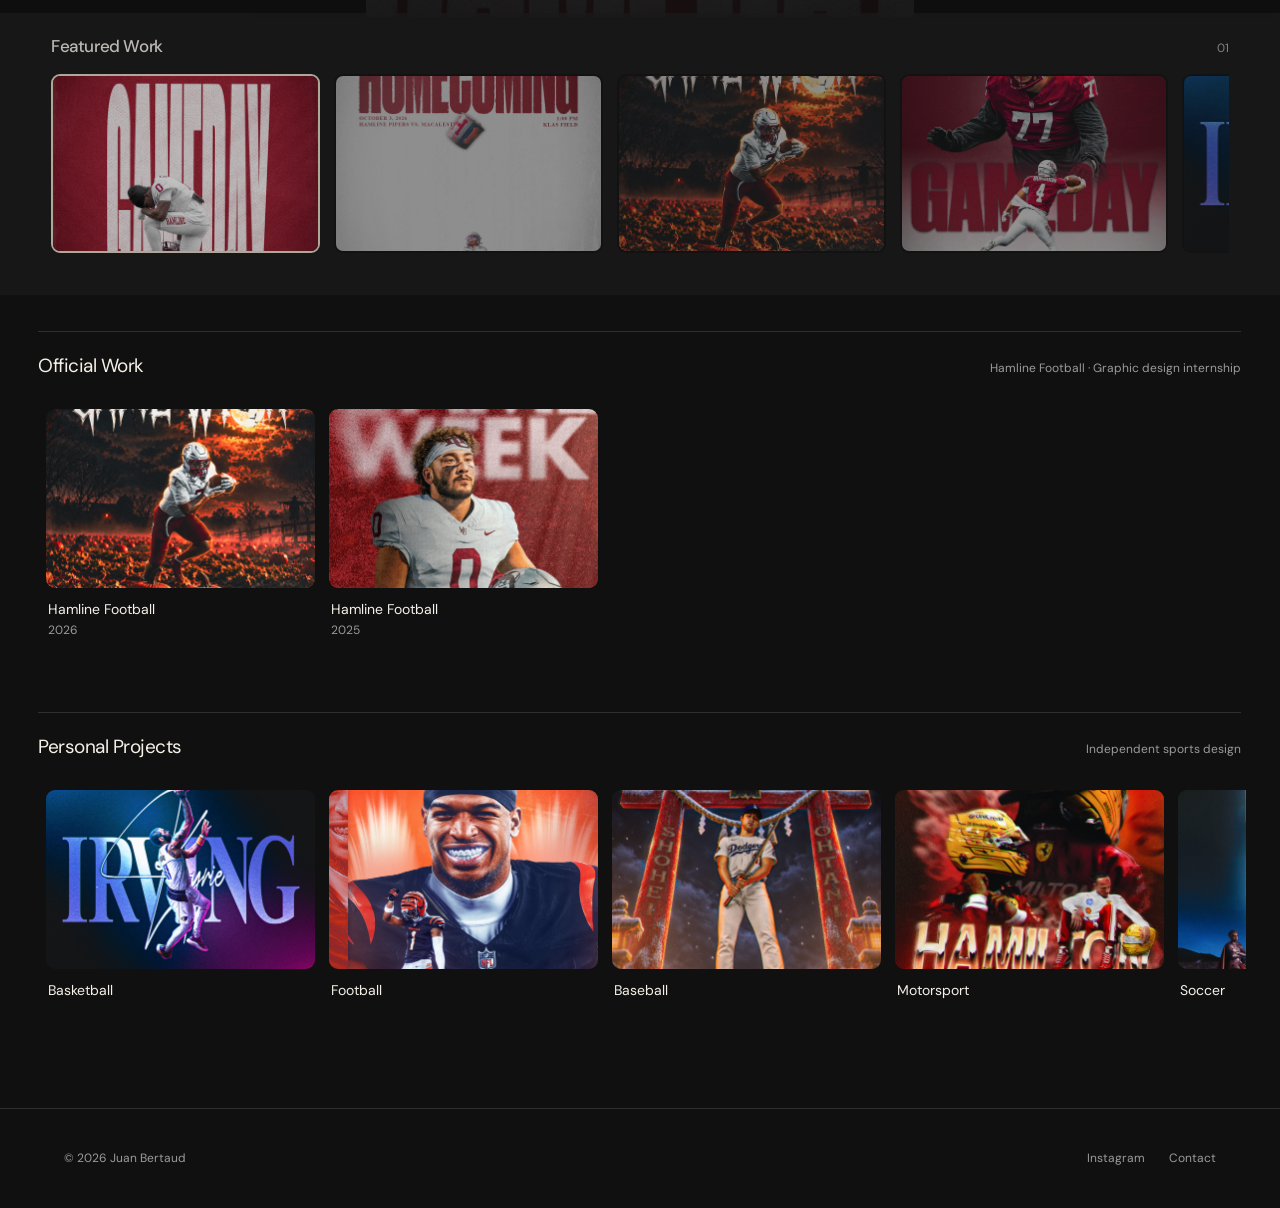
==== commit 1e85014a: "Final v4" ====
--- a/index.html
+++ b/index.html
@@ -8,8 +8,9 @@
   <link crossorigin="" href="https://fonts.gstatic.com" rel="preconnect"/>
   <link href="https://fonts.googleapis.com/css2?family=DM+Sans:wght@300;400;500;600&amp;display=swap" rel="stylesheet"/>
   <link href="style.css" rel="stylesheet"/>
-  <script defer="" src="script.js">
+  <script defer="" src="script.js?v=641">
   </script>
+  <script defer src="mobile-nav.js?v=641"></script>
   <title>Juan Bertaud | Sports Graphic Designer</title>
    <link rel="icon" type="image/svg+xml" href="favicon.svg?v=633"/>
  </head>
--- a/style.css
+++ b/style.css
@@ -1859,3 +1859,45 @@
 
 /* V6.30: Match homepage footer spacing to Resume footer only. */
 .portfolio-page .footer { padding-top: 20px !important; padding-bottom: 24px !important; align-items: center; }
+
+/* V6.34 — identical compact footer on Portfolio and Resume.
+   The fixed bottom navigation is centered vertically in the footer band. */
+.portfolio-page .footer,
+.about-page .footer {
+  box-sizing: border-box;
+  min-height: 100px;
+  padding: 0 clamp(20px,5vw,88px) !important;
+  margin-bottom: 0;
+  display: flex;
+  align-items: center;
+  justify-content: space-between;
+}
+@media (max-width: 600px) {
+  .portfolio-page .footer,
+  .about-page .footer {
+    min-height: 80px;
+  }
+}
+
+/* V6.36: fluid native trackpad movement, without card-by-card snapping. */
+.collections .cards-grid.horizontal-card-row {
+  scroll-snap-type: none !important;
+  scroll-behavior: auto !important;
+  -webkit-overflow-scrolling: touch;
+}
+.collections .horizontal-card-row .project-card { scroll-snap-align: none !important; }
+
+/* V6.37 — project rows are circular, free-moving rails. */
+.collections .cards-grid.horizontal-card-row {
+  scroll-snap-type:none !important;
+  scroll-behavior:auto !important;
+  overscroll-behavior-x:contain;
+}
+.collections .horizontal-card-row .project-card { scroll-snap-align:none !important; }
+
+/* V6.39: keep the featured artwork vertically scrollable on phones,
+   while touch swipes horizontally advance the main image. */
+@media (max-width:700px) {
+  .feature-viewport { touch-action:pan-y pinch-zoom; }
+  .nav-bubble { transition:transform .12s ease-out; }
+}
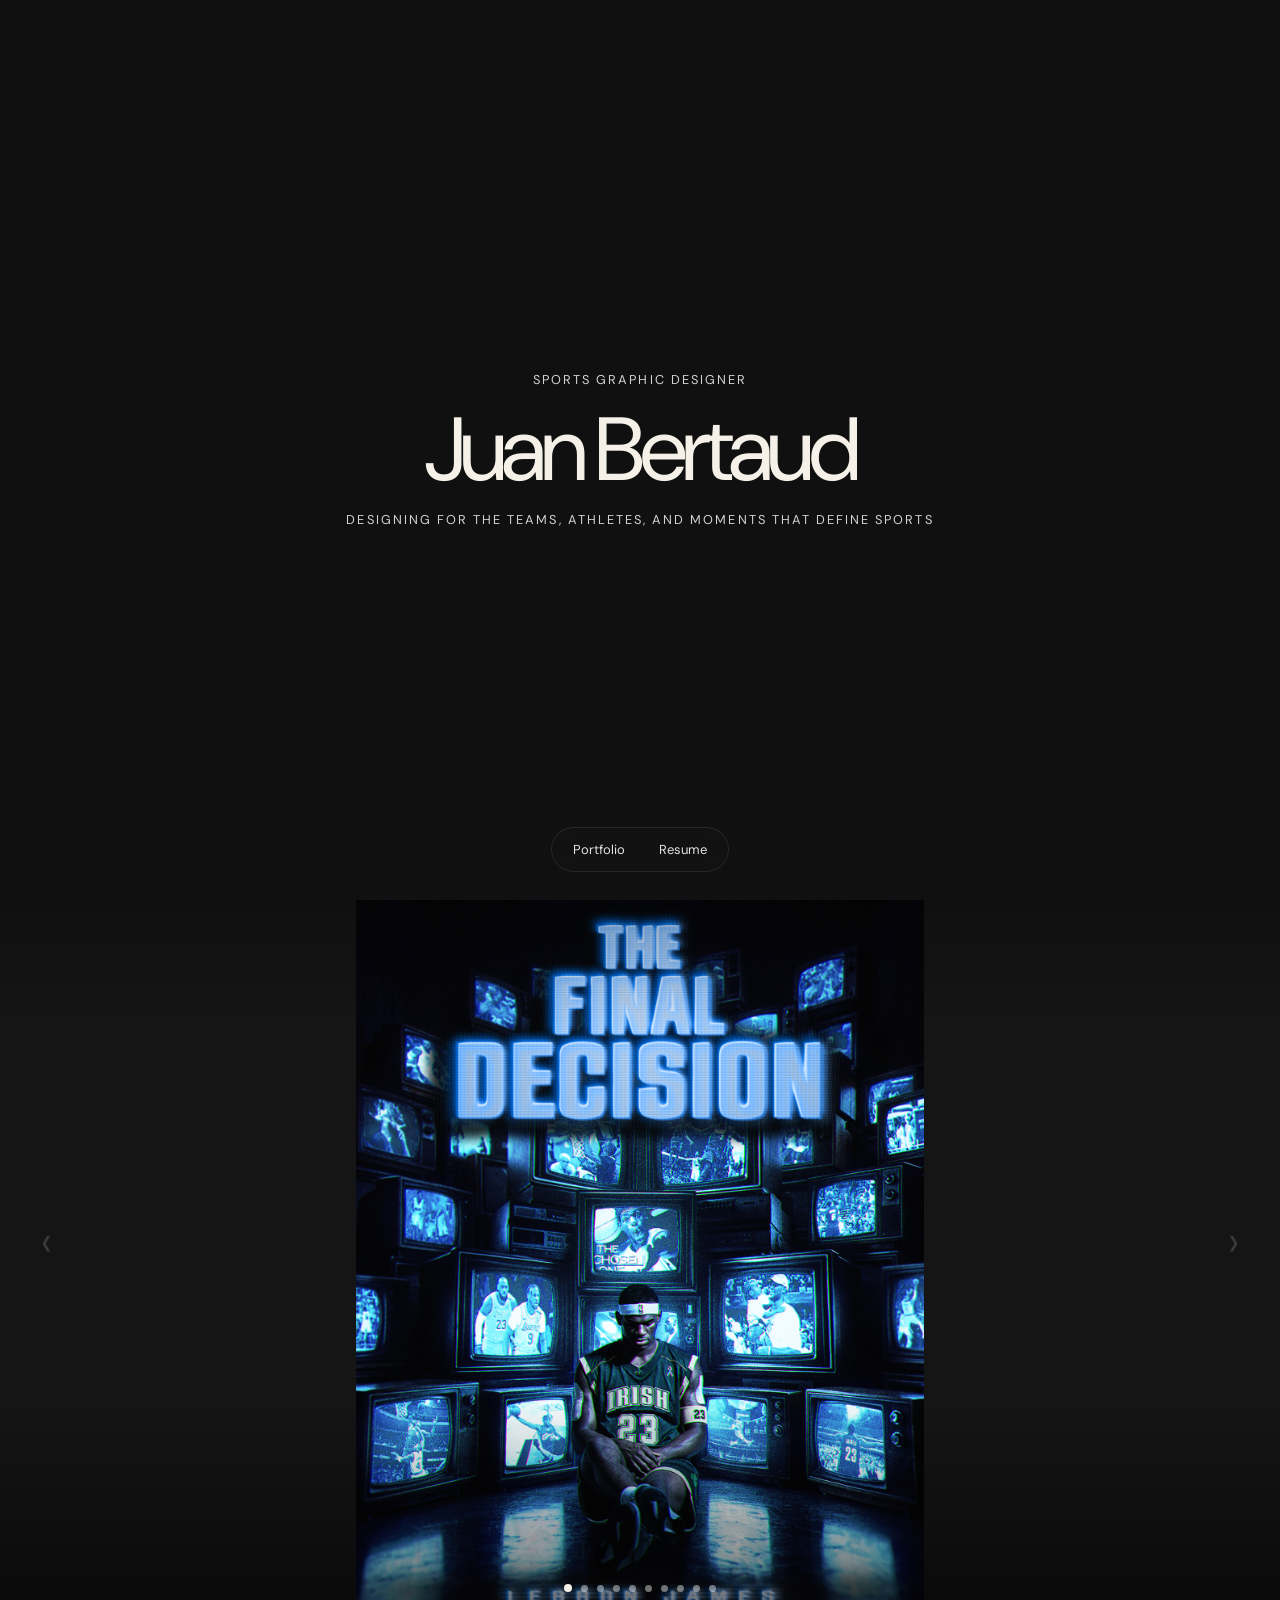
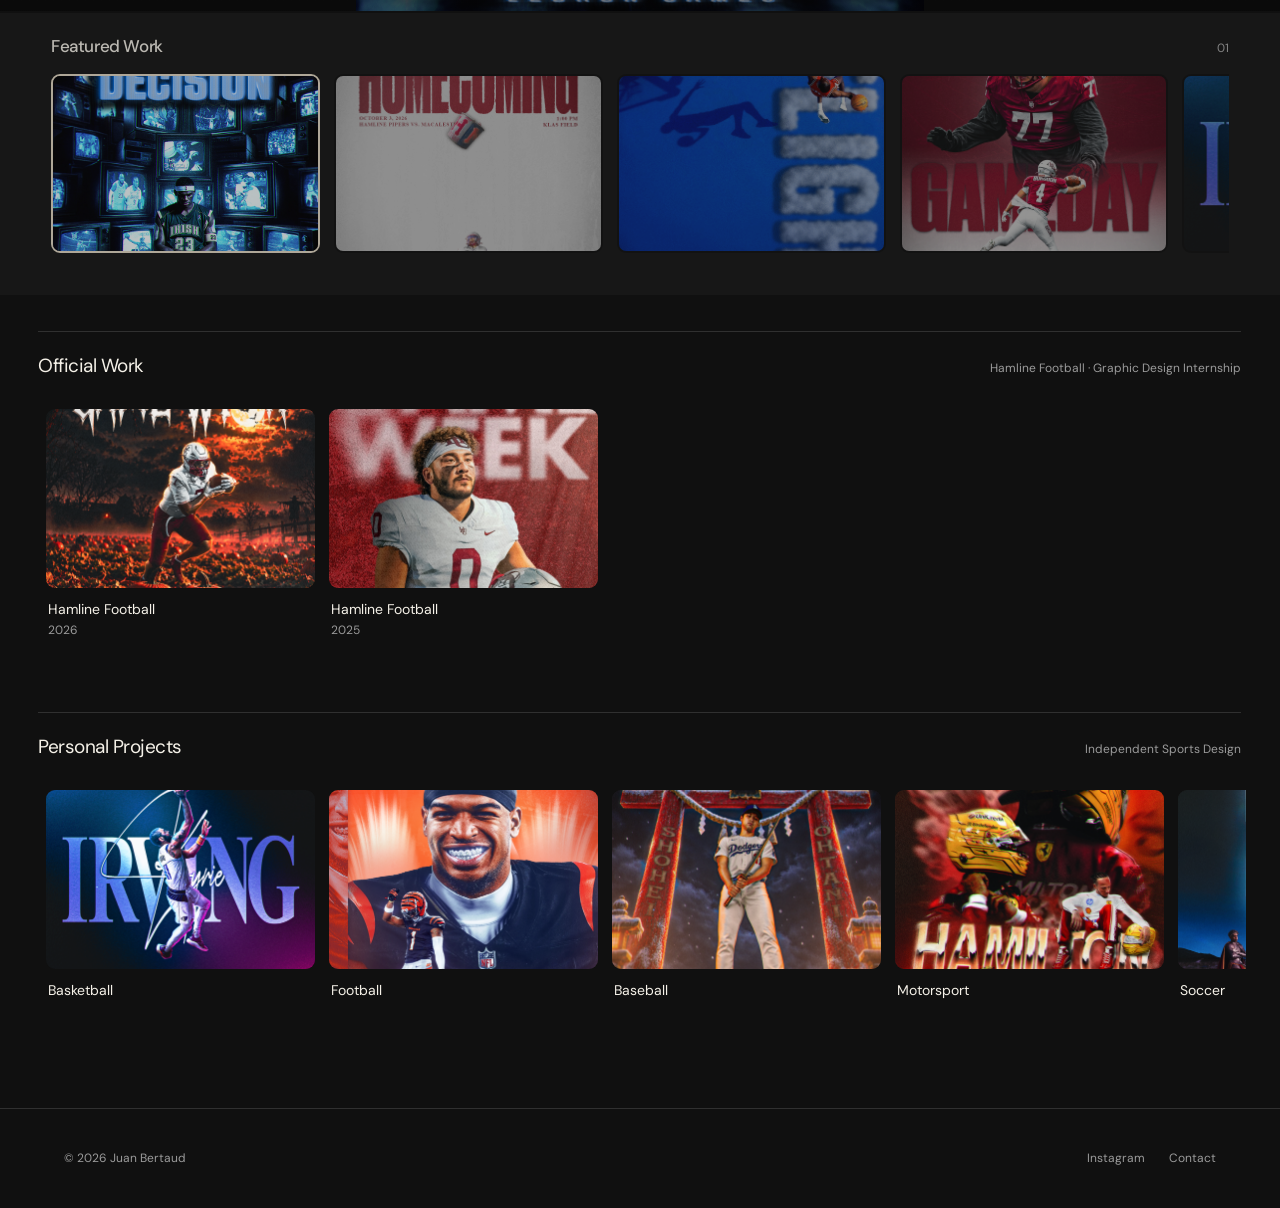
==== commit c4e74dc2: "Final v5" ====
--- a/index.html
+++ b/index.html
@@ -149,7 +149,7 @@
       Official Work
      </h2>
      <span class="section-detail">
-      Hamline Football · Graphic design internship
+      Hamline Football · Graphic Design Internship
      </span>
     </div>
     <div class="slider-shell">
@@ -193,7 +193,7 @@
       Personal Projects
      </h2>
      <span class="section-detail">
-      Independent sports design
+      Independent Sports Design
      </span>
     </div>
     <div class="slider-shell">
@@ -277,13 +277,13 @@
    </button>
    <button aria-label="Previous artwork" class="lightbox-prev" id="lightbox-prev">
     <span class="sr-only">
-     Previous artwork
+     Previous Artwork
     </span>
    </button>
    <img alt="Full artwork" id="lightbox-image"/>
    <button aria-label="Next artwork" class="lightbox-next" id="lightbox-next">
     <span class="sr-only">
-     Next artwork
+     Next Artwork
     </span>
    </button>
   </div>
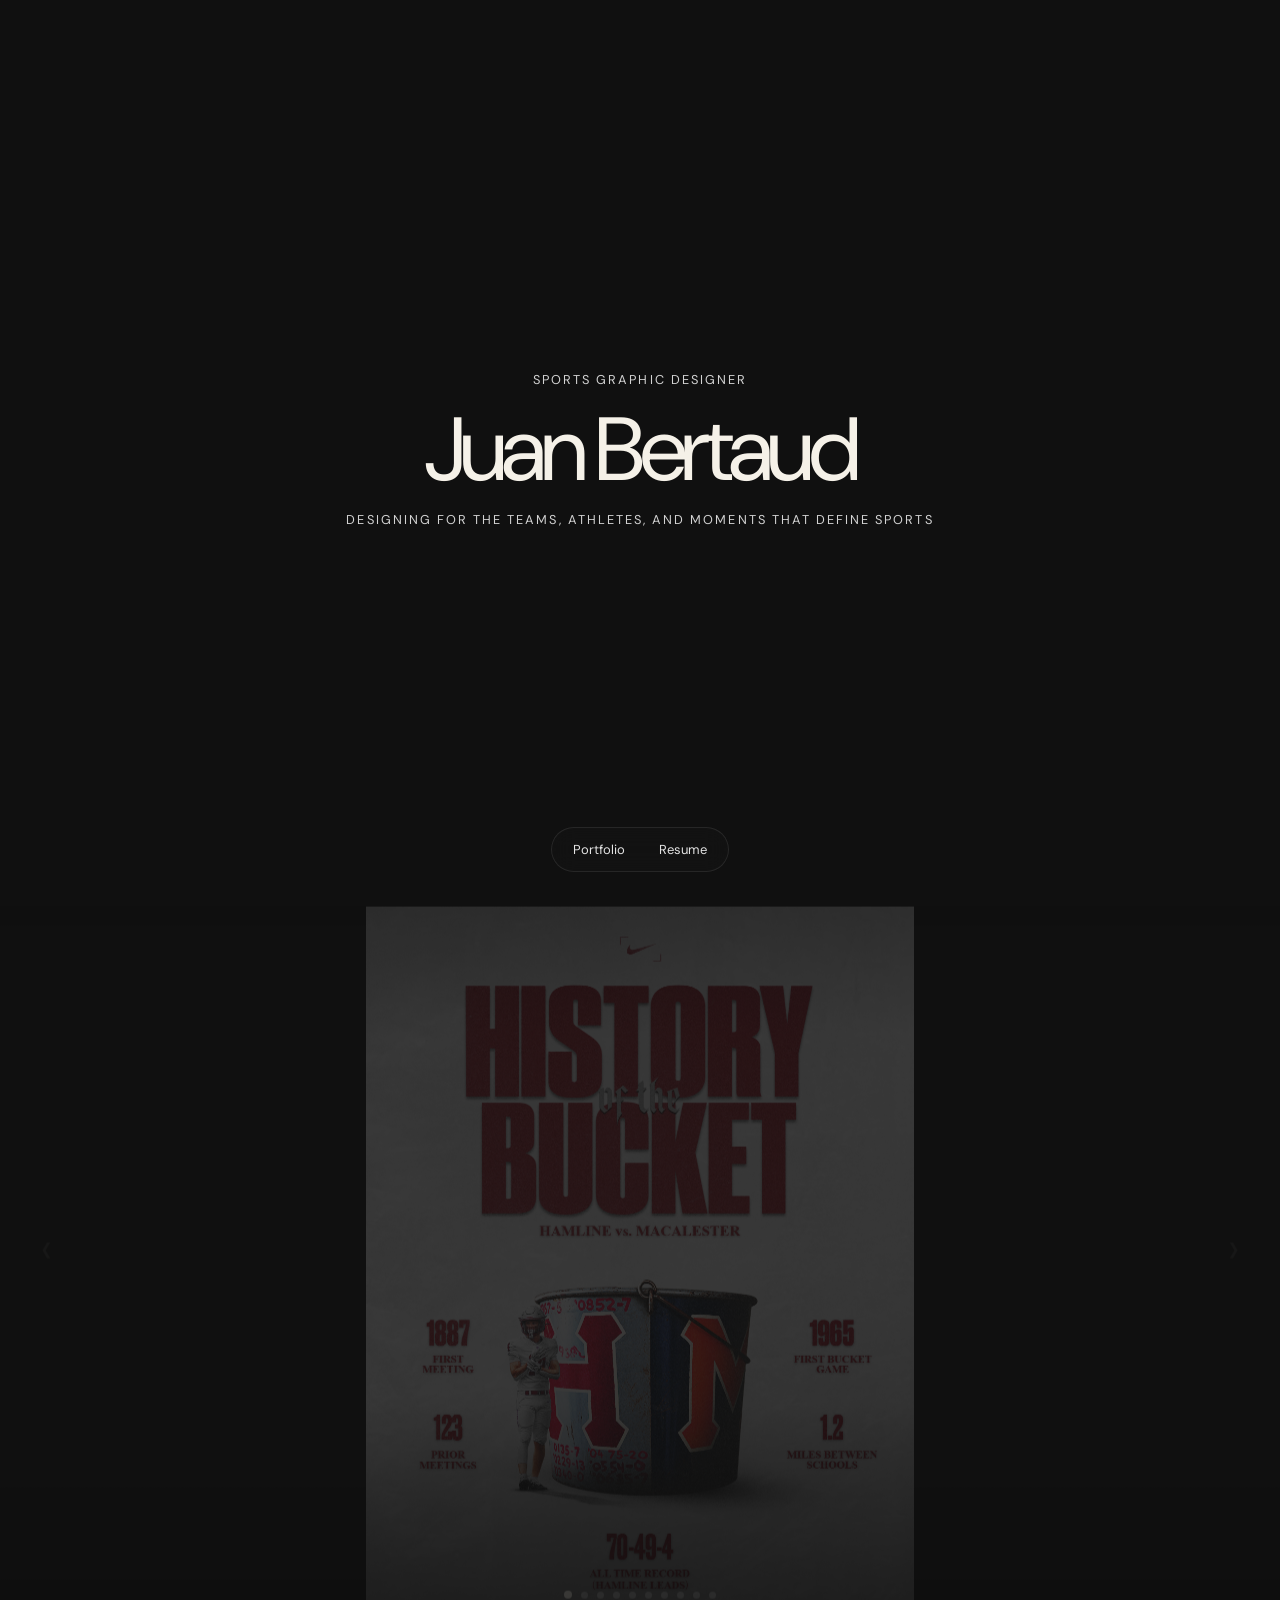
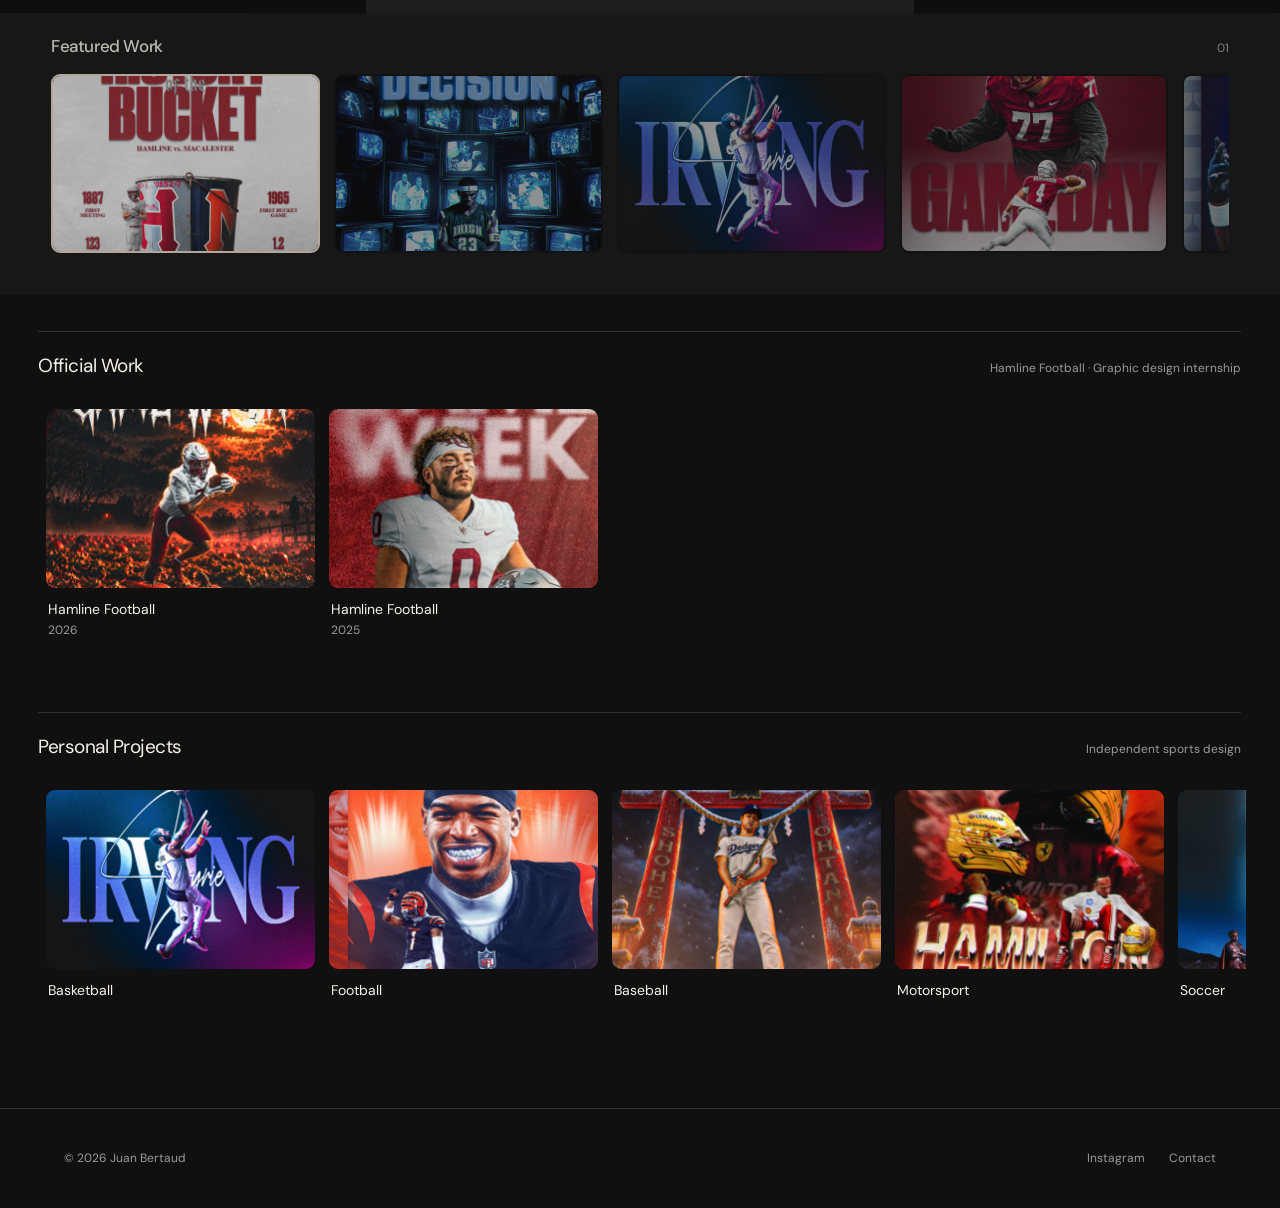
==== commit 318489ff: "Intro Animation" ====
--- a/index.html
+++ b/index.html
@@ -149,7 +149,7 @@
       Official Work
      </h2>
      <span class="section-detail">
-      Hamline Football · Graphic Design Internship
+      Hamline Football · Graphic design internship
      </span>
     </div>
     <div class="slider-shell">
@@ -193,7 +193,7 @@
       Personal Projects
      </h2>
      <span class="section-detail">
-      Independent Sports Design
+      Independent sports design
      </span>
     </div>
     <div class="slider-shell">
@@ -277,13 +277,13 @@
    </button>
    <button aria-label="Previous artwork" class="lightbox-prev" id="lightbox-prev">
     <span class="sr-only">
-     Previous Artwork
+     Previous artwork
     </span>
    </button>
    <img alt="Full artwork" id="lightbox-image"/>
    <button aria-label="Next artwork" class="lightbox-next" id="lightbox-next">
     <span class="sr-only">
-     Next Artwork
+     Next artwork
     </span>
    </button>
   </div>
--- a/style.css
+++ b/style.css
@@ -1901,3 +1901,29 @@
   .feature-viewport { touch-action:pan-y pinch-zoom; }
   .nav-bubble { transition:transform .12s ease-out; }
 }
+
+/* V6.43 — editorial depth reveal on initial homepage load.
+   The final type, spacing and layout are unchanged. */
+@keyframes juanNameDepthReveal {
+  0% { opacity:0; transform:perspective(900px) translateZ(-120px) scale(.88); filter:blur(7px); }
+  45% { opacity:1; }
+  100% { opacity:1; transform:perspective(900px) translateZ(0) scale(1); filter:blur(0); }
+}
+@keyframes juanIntroCaptionReveal {
+  from { opacity:0; transform:translateY(5px); }
+  to { opacity:1; transform:translateY(0); }
+}
+.intro-section h1 {
+  transform-origin:center center;
+  animation:juanNameDepthReveal 1.4s cubic-bezier(.16,1,.3,1) both;
+  will-change:transform,opacity,filter;
+}
+.intro-section .intro-kicker,
+.intro-section .intro-copy {
+  animation:juanIntroCaptionReveal .8s ease .65s both;
+}
+@media (prefers-reduced-motion:reduce) {
+  .intro-section h1,
+  .intro-section .intro-kicker,
+  .intro-section .intro-copy { animation:none; }
+}
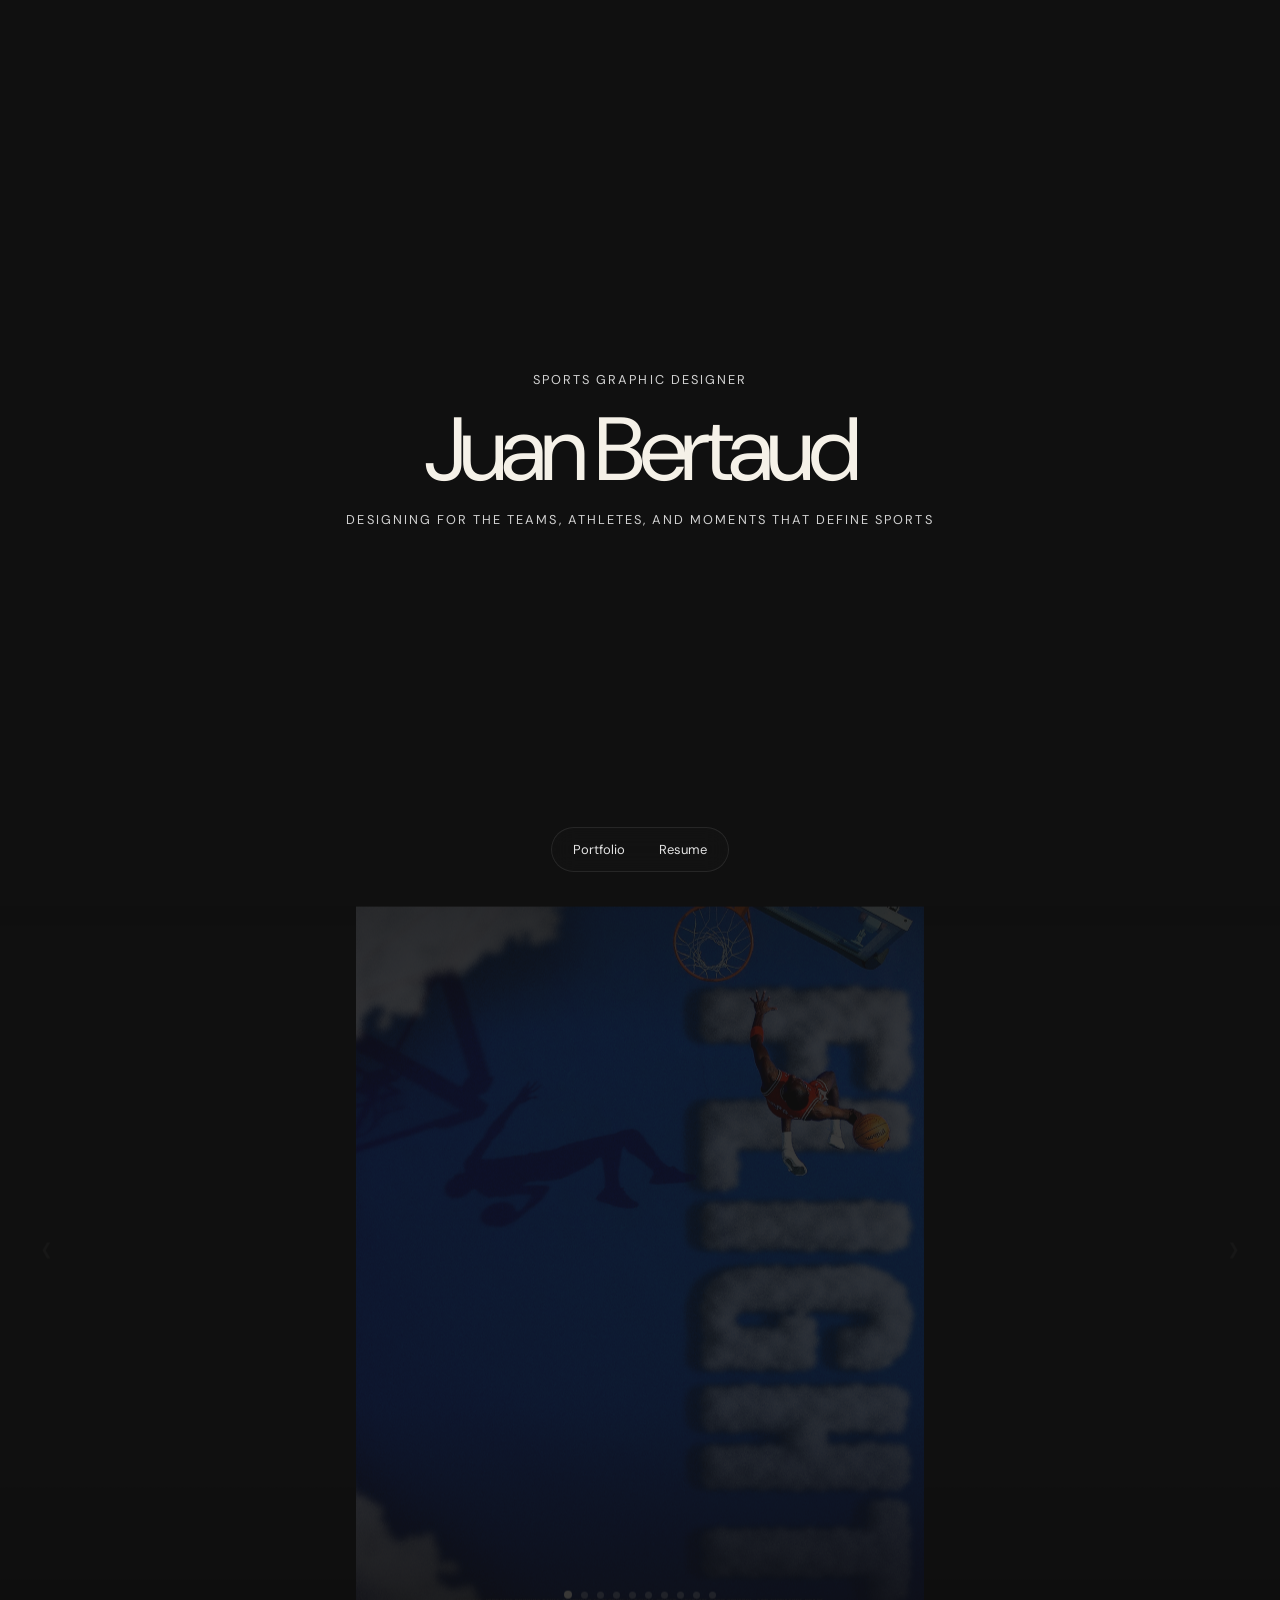
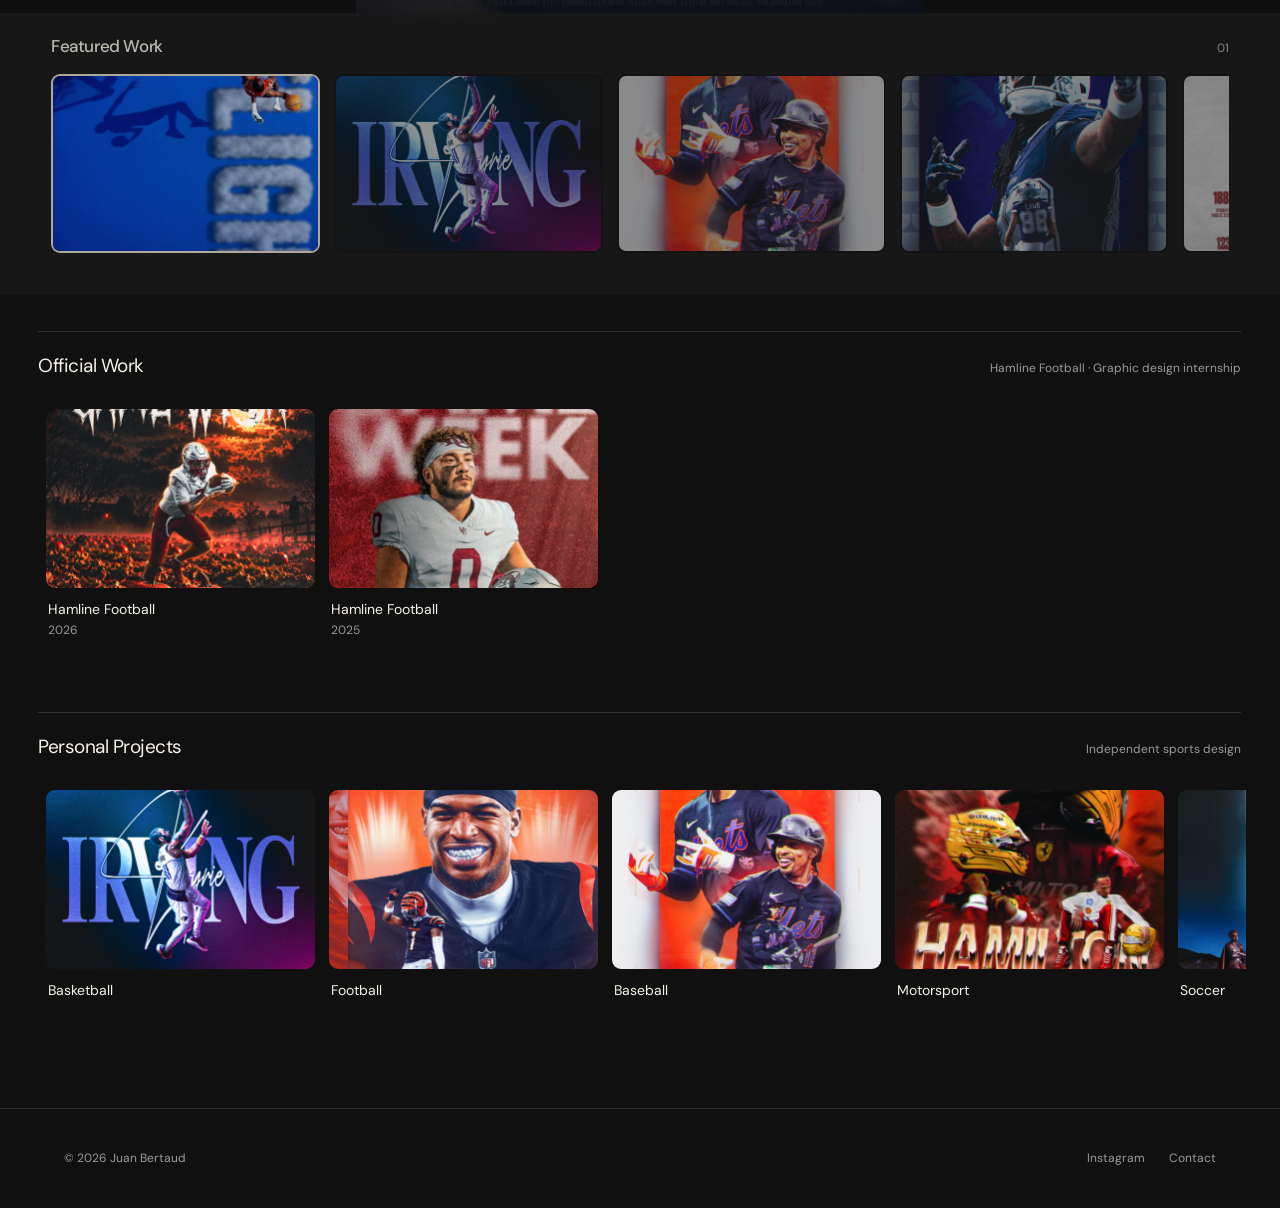
==== commit 353d9e1e: "Commit Message" ====
--- a/index.html
+++ b/index.html
@@ -68,7 +68,7 @@
        <img alt="SJU Gameday 2026" fetchpriority="auto" loading="lazy" src="assets/art/sju-gameday-2026.jpg"/>
       </div>
       <div aria-hidden="true" class="feature-slide" data-slide="9">
-       <img alt="St. Olaf Gameday 2026" fetchpriority="auto" loading="lazy" src="assets/art/st olaf gameday 2026.png"/>
+       <img alt="Francisco Lindor" fetchpriority="auto" loading="lazy" src="assets/art/francisco-lindor.png"/>
       </div>
      </div>
      <button aria-label="Previous featured artwork" class="hero-arrow hero-prev" id="prev">
@@ -96,7 +96,7 @@
       </button>
       <button aria-current="false" aria-label="Show SJU Gameday 2026" class="feature-dot" data-dot="8">
       </button>
-      <button aria-current="false" aria-label="Show St. Olaf Gameday 2026" class="feature-dot" data-dot="9">
+      <button aria-current="false" aria-label="Show Francisco Lindor" class="feature-dot" data-dot="9">
       </button>
      </div>
     </div>
@@ -137,8 +137,8 @@
       <button aria-label="View SJU Gameday 2026" class="featured-thumb" data-feature="8">
        <img alt="" loading="lazy" src="assets/art/sju-gameday-2026.jpg"/>
       </button>
-      <button aria-label="View St. Olaf Gameday 2026" class="featured-thumb" data-feature="9">
-       <img alt="" loading="lazy" src="assets/art/st olaf gameday 2026.png"/>
+      <button aria-label="View Francisco Lindor" class="featured-thumb" data-feature="9">
+       <img alt="" loading="lazy" src="assets/art/francisco-lindor.png"/>
       </button>
      </div>
     </div>
@@ -223,7 +223,7 @@
       </button>
       <button aria-label="View Baseball Personal projects" class="project-card" data-open="sport-baseball">
        <span class="project-image">
-        <img alt="" loading="lazy" src="assets/art/shohei-ohtani.jpg"/>
+        <img alt="" loading="lazy" src="assets/art/francisco-lindor.png"/>
        </span>
        <span class="project-info">
         <span>
--- a/style.css
+++ b/style.css
@@ -281,7 +281,9 @@
   border:0;
   padding:0;
   margin-bottom:26px;
-  font-size:13px
+  font-size:13px;
+  text-decoration: underline;
+  text-underline-offset: 3px;
 }
 
 .collection-heading {
@@ -815,7 +817,7 @@
 }
 
 .floating-brand {
-  font-size:15px
+  font-size: 15px
 }
 
 .nav-bubble a {
@@ -1802,7 +1804,7 @@
   object-position: center center !important;
 }
 /* V6.27: prevent stretched resume columns and reduce dead space. */
-.about-page .floating-brand { font-size: 1.05em !important; }
+.about-page .floating-brand { font-size: 36px; padding-top:20px!important; }
 .about-page .about-layout.about-editorial { max-width:1600px !important; padding-top:clamp(34px,4.5vw,65px) !important; padding-bottom:clamp(48px,5vw,80px) !important; }
 .about-page .about-editorial-grid { align-items:start !important; grid-template-columns:minmax(0,1fr) minmax(0,1.13fr) !important; gap:clamp(28px,4.5vw,70px) !important; }
 .about-page .about-story { min-height:0 !important; align-self:start !important; display:flex; flex-direction:column; padding-top:0 !important; max-width:none !important; }
